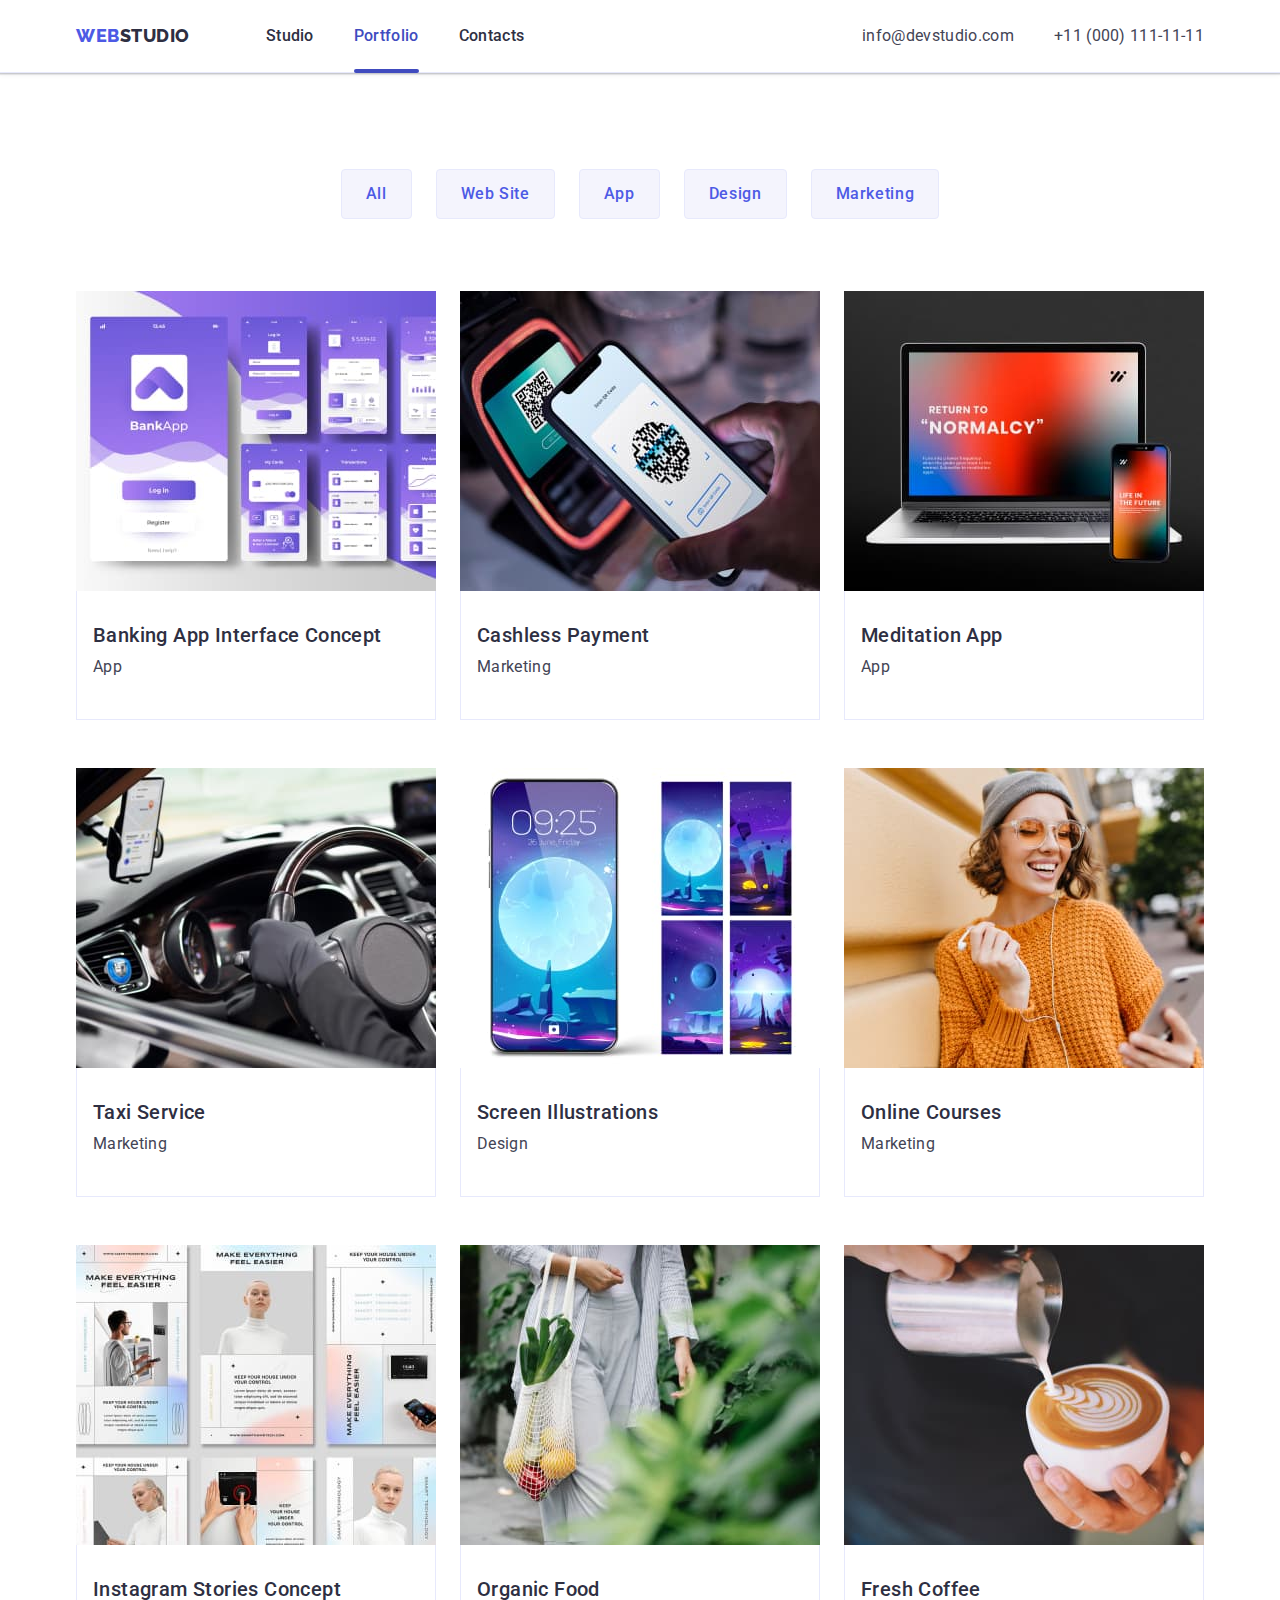
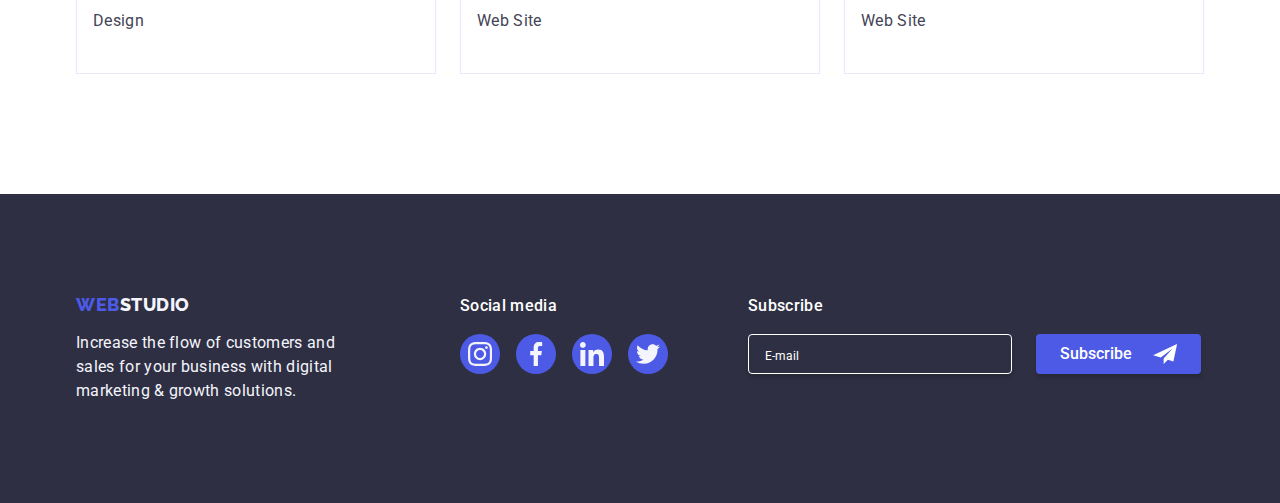
==== portfolio.html @ 841466fd "Initial commit" ====
<!DOCTYPE html>
<html lang="en">
  <head>
    <meta charset="UTF-8" />
    <meta http-equiv="X-UA-Compatible" content="IE=edge" />
    <meta name="viewport" content="width=device-width, initial-scale=1.0" />
    <title>Portfolio</title>
    <link rel="preconnect" href="https://fonts.googleapis.com" />
    <link rel="preconnect" href="https://fonts.gstatic.com" crossorigin />
    <link
      href="https://fonts.googleapis.com/css2?family=Montserrat:wght@400;700&family=Raleway:wght@800&family=Roboto:wght@400;500;700&display=swap"
      rel="stylesheet"
    />
    <link
      rel="stylesheet"
      href="https://cdn.jsdelivr.net/npm/modern-normalize@1.1.0/modern-normalize.min.css"
    />
    <link rel="stylesheet" href="./css/styles.css" />
  </head>
  <body>
    <!-- Header -->
    <header class="page-header">
      <div class="container page-header-container">
        <nav class="page-nav">
          <a class="logo-link link" href="./index.html"
            >Web<span class="logo-end">Studio</span></a
          >
          <ul class="menu-list list">
            <li class="menu-item">
              <a class="menu-link link" href="./index.html">Studio</a>
            </li>
            <li class="menu-item">
              <a class="menu-link link active" href="./portfolio.html"
                >Portfolio</a
              >
            </li>
            <li class="menu-item">
              <a class="menu-link link" href="">Contacts</a>
            </li>
          </ul>
        </nav>
        <address class="contacts-list">
          <ul class="adress-list list">
            <li>
              <a class="contact-link link" href="mailto:info@devstudio.com"
                >info@devstudio.com</a
              >
            </li>
            <li>
              <a class="contact-link link" href="tel:+110001111111"
                >+11 (000) 111-11-11</a
              >
            </li>
          </ul>
        </address>
      </div>
    </header>
    <main>
      <section class="section-portfolio">
        <div class="container">
          <h1 hidden>Our clients</h1>

          <!-- Filter -->
          <ul class="list filter-list-cont">
            <li><button class="filter-btn" type="button">All</button></li>
            <li><button class="filter-btn" type="button">Web Site</button></li>
            <li><button class="filter-btn" type="button">App</button></li>
            <li><button class="filter-btn" type="button">Design</button></li>
            <li><button class="filter-btn" type="button">Marketing</button></li>
          </ul>
          <ul class="list portfolio-cont">
            <li class="portfolio-item">
              <a class="portfolio-link link" href="">
                <div class="portfolio-thumb">
                  <img
                    class="portfolio-img"
                    src="./images/portfolio/img.jpg"
                    width="360"
                    height="300"
                    alt="Application pages"
                  />
                  <!-- <div class="overlay"> -->
                  <p class="overlay-text">
                    14 Stylish and User-Friendly App Design Concepts · Task
                    Manager App · Calorie Tracker App · Exotic Fruit Ecommerce
                    App · Cloud Storage App
                  </p>
                  <!-- </div> -->
                </div>
                <div class="portfolio-descr-cont">
                  <h2 class="title-description">
                    Banking App Interface Concept
                  </h2>
                  <p class="text-description">App</p>
                </div>
              </a>
            </li>
            <li class="portfolio-item">
              <a class="portfolio-link link" href="">
                <div class="portfolio-thumb">
                  <img
                    class="portfolio-img"
                    src="./images/portfolio/img-1.jpg"
                    width="360"
                    height="300"
                    alt="Application pages"
                  />
                  <!-- <div class="overlay"> -->
                  <p class="overlay-text">
                    14 Stylish and User-Friendly App Design Concepts · Task
                    Manager App · Calorie Tracker App · Exotic Fruit Ecommerce
                    App · Cloud Storage App
                  </p>
                  <!-- </div> -->
                </div>
                <div class="portfolio-descr-cont">
                  <h2 class="title-description">Cashless Payment</h2>
                  <p class="text-description">Marketing</p>
                </div>
              </a>
            </li>
            <li class="portfolio-item">
              <a class="portfolio-link link" href="">
                <div class="portfolio-thumb">
                  <img
                    class="portfolio-img"
                    src="./images/portfolio/img-2.jpg"
                    width="360"
                    height="300"
                    alt="Application pages"
                  />
                  <!-- <div class="overlay"> -->
                  <p class="overlay-text">
                    14 Stylish and User-Friendly App Design Concepts · Task
                    Manager App · Calorie Tracker App · Exotic Fruit Ecommerce
                    App · Cloud Storage App
                  </p>
                  <!-- </div> -->
                </div>
                <div class="portfolio-descr-cont">
                  <h2 class="title-description">Meditation App</h2>
                  <p class="text-description">App</p>
                </div>
              </a>
            </li>
            <li class="portfolio-item">
              <a class="portfolio-link link" href="">
                <div class="portfolio-thumb">
                  <img
                    class="portfolio-img"
                    src="./images/portfolio/img-3.jpg"
                    width="360"
                    height="300"
                    alt="Application pages"
                  />
                  <!-- <div class="overlay"> -->
                  <p class="overlay-text">
                    14 Stylish and User-Friendly App Design Concepts · Task
                    Manager App · Calorie Tracker App · Exotic Fruit Ecommerce
                    App · Cloud Storage App
                  </p>
                  <!-- </div> -->
                </div>
                <div class="portfolio-descr-cont">
                  <h2 class="title-description">Taxi Service</h2>
                  <p class="text-description">Marketing</p>
                </div>
              </a>
            </li>
            <li class="portfolio-item">
              <a class="portfolio-link link" href="">
                <div class="portfolio-thumb">
                  <img
                    class="portfolio-img"
                    src="./images/portfolio/img-4.jpg"
                    width="360"
                    height="300"
                    alt="Application pages"
                  />
                  <!-- <div class="overlay"> -->
                  <p class="overlay-text">
                    14 Stylish and User-Friendly App Design Concepts · Task
                    Manager App · Calorie Tracker App · Exotic Fruit Ecommerce
                    App · Cloud Storage App
                  </p>
                  <!-- </div> -->
                </div>
                <div class="portfolio-descr-cont">
                  <h2 class="title-description">Screen Illustrations</h2>
                  <p class="text-description">Design</p>
                </div>
              </a>
            </li>
            <li class="portfolio-item">
              <a class="portfolio-link link" href="">
                <div class="portfolio-thumb">
                  <img
                    class="portfolio-img"
                    src="./images/portfolio/img-5.jpg"
                    width="360"
                    height="300"
                    alt="Application pages"
                  />
                  <!-- <div class="overlay"> -->
                  <p class="overlay-text">
                    14 Stylish and User-Friendly App Design Concepts · Task
                    Manager App · Calorie Tracker App · Exotic Fruit Ecommerce
                    App · Cloud Storage App
                  </p>
                  <!-- </div> -->
                </div>
                <div class="portfolio-descr-cont">
                  <h2 class="title-description">Online Courses</h2>
                  <p class="text-description">Marketing</p>
                </div>
              </a>
            </li>
            <li class="portfolio-item">
              <a class="portfolio-link link" href="">
                <div class="portfolio-thumb">
                  <img
                    class="portfolio-img"
                    src="./images/portfolio/img-6.jpg"
                    width="360"
                    height="300"
                    alt="Application pages"
                  />
                  <!-- <div class="overlay"> -->
                  <p class="overlay-text">
                    14 Stylish and User-Friendly App Design Concepts · Task
                    Manager App · Calorie Tracker App · Exotic Fruit Ecommerce
                    App · Cloud Storage App
                  </p>
                  <!-- </div> -->
                </div>
                <div class="portfolio-descr-cont">
                  <h2 class="title-description">Instagram Stories Concept</h2>
                  <p class="text-description">Design</p>
                </div>
              </a>
            </li>
            <li class="portfolio-item">
              <a class="portfolio-link link" href=""
                ><div class="portfolio-thumb">
                  <img
                    class="portfolio-img"
                    src="./images/portfolio/img-7.jpg"
                    width="360"
                    height="300"
                    alt="Application pages"
                  />
                  <!-- <div class="overlay"> -->
                  <p class="overlay-text">
                    14 Stylish and User-Friendly App Design Concepts · Task
                    Manager App · Calorie Tracker App · Exotic Fruit Ecommerce
                    App · Cloud Storage App
                  </p>
                  <!-- </div> -->
                </div>
                <div class="portfolio-descr-cont">
                  <h2 class="title-description">Organic Food</h2>
                  <p class="text-description">Web Site</p>
                </div>
              </a>
            </li>
            <li class="portfolio-item">
              <a class="portfolio-link link" href="">
                <div class="portfolio-thumb">
                  <img
                    class="portfolio-img"
                    src="./images/portfolio/img-8.jpg"
                    width="360"
                    height="300"
                    alt="Application pages"
                  />
                  <!-- <div class="overlay"> -->
                  <p class="overlay-text">
                    14 Stylish and User-Friendly App Design Concepts · Task
                    Manager App · Calorie Tracker App · Exotic Fruit Ecommerce
                    App · Cloud Storage App
                  </p>
                  <!-- </div> -->
                </div>
                <div class="portfolio-descr-cont">
                  <h2 class="title-description">Fresh Coffee</h2>
                  <p class="text-description">Web Site</p>
                </div>
              </a>
            </li>
          </ul>
        </div>
      </section>
    </main>
    <footer class="footer-section">
      <div class="container footer-contant">
        <div class="logo_footer-cont">
          <a class="logo-link link logo-footer" href="./index.html"
            >Web<span class="logo-end-footer">Studio</span></a
          >
          <p class="footer-text">
            Increase the flow of customers and sales for your business with
            digital marketing & growth solutions.
          </p>
        </div>
        <div class="social-media">
          <p class="social-media-text">Social media</p>
          <ul class="social-media-icon-list list">
            <li class="social-media-footer-item">
              <a class="social-media-link" href="">
                <svg class="social-media-icon" width="24" height="24">
                  <use href="./images/icons.svg#icon-instagram2"></use>
                </svg>
              </a>
            </li>
            <li class="social-media-footer-item">
              <a class="social-media-link" href="">
                <svg class="social-media-icon" width="24" height="24">
                  <use href="./images/icons.svg#icon-facebook1"></use>
                </svg>
              </a>
            </li>
            <li class="social-media-footer-item">
              <a class="social-media-link" href="">
                <svg class="social-media-icon" width="24" height="24">
                  <use href="./images/icons.svg#icon-linkedin"></use>
                </svg>
              </a>
            </li>
            <li class="social-media-footer-item">
              <a class="social-media-link" href="">
                <svg class="social-media-icon" width="24" height="24">
                  <use href="./images/icons.svg#icon-twitter"></use>
                </svg>
              </a>
            </li>
          </ul>
        </div>
        <div>
          <p class="subscribe-msg">Subscribe</p>
          <form class="subscribe-form">
            <label for="e-mail-subcription"></label>
            <input
              class="subscription-field"
              type="email"
              id="e-mail-subcription"
              name="e-mail-subcription"
              placeholder="E-mail"
            />
            <div class="subscribe-btn-wrapper">
              <button class="subscribe-btn" type="submit">
                Subscribe
                <svg class="subscribe-btn-icon" width="24" height="20">
                  <use href="./images/icons.svg#icon-send-1"></use>
                </svg>
              </button>
            </div>
          </form>
        </div>
      </div>
    </footer>
  </body>
</html>
---- css/styles.css ----
:root {
  --primary-font: Roboto, sans-serif;
  --secondary-font: Raleway, sans-serif;
  --primary-title-color: #2e2f42;
  --primary-text-color: #434455;
  --secondary-text-color: #f4f4fd;
  --background-color: #ffffff;
  --dark-background-color: #2e2f42;
  --main-color-button: #4d5ae5;
  --background-color-button: #f4f4fd;
  --color-logo-add: #2e2f42;
  --color-logo-add-light: #f4f4fd;
  --color-text-light:#ffffff;
  --icon-main-color: #8e8f99;
  --transition-main: 250ms cubic-bezier(0.4, 0, 0.2, 1);
}
h1,
h2,
h3,
h4,
p {
  margin-top: 0;
  margin-bottom: 0;
}
ul,
ol {
  margin-top: 0;
  margin-bottom: 0;
  padding-left: 0;
}
img {
  display: block;
}
button {
  cursor: pointer;
}
.list {
  list-style: none;
}
.link {
  text-decoration: none;
}
body {
  font-family: var(--primary-font);
  color: var(--primary-text-color);
  background-color: var(--background-color);
}

.container {
  width: 1158px;
  margin-left: auto;
  margin-right: auto;
  padding-left: 15px;
  padding-right: 15px;
  /* border: solid 3px crimson; */
}

.page-header-container {
  display: flex;
  align-items: center;
  justify-content: space-between;
}
.page-header {
  /* padding-top: 24px;
  padding-bottom: 24px; */
  border-bottom: 1px solid #e7e9fc;
 box-shadow: 0px 2px 1px rgba(46, 47, 66, 0.08), 0px 1px 1px rgba(46, 47, 66, 0.16), 0px 1px 6px rgba(46, 47, 66, 0.08); 

}
.page-nav {
  display: flex;
  align-items: center;
}

.menu-link::after{
  position: absolute;
  bottom: -1px;
  left: 0;
  content: "";
  width: 100%;
   height: 4px;
     border-radius: 2px;
  display: block;
  /* background-color: #404BBF; */
 
}
.menu-link.active::after{
 background-color: #404BBF;
}

.menu-link.active{
 color: #404BBF;
}

.menu-item{
  position: relative;
}



.menu-list {
  display: flex;
  align-items: center;
}

.adress-list {
  display: flex;
  align-items: center;
  gap: 40px;
}
.menu-item:not(:last-child) {
  margin-right: 40px;
}

.working-list {
  display: flex;
  flex-wrap: nowrap;
  justify-content: center;
  gap: 24px;
}

.working-item: :nth-last-child(3n) {
  margin-right: 0;
}

.working-item {
  flex-basis: calc((100% - 48px) / 3);
}

/* Components */
.title-description {
  font-weight: 500;
  font-size: 20px;
  line-height: 1.2;
  letter-spacing: 0.02em;
  color: var(--primary-title-color);
  margin-bottom: 8px;
}

.text-description {
  font-size: 16px;
  line-height: 1.5;
  letter-spacing: 0.02em;
  color: var(--primary-text-color);
  margin-bottom: 8px;
}
.section-title {
  font-weight: 700;
  font-size: 36px;
  line-height: 1.1;

  text-align: center;
  letter-spacing: 0.02em;
  text-transform: capitalize;
  color: var(--primary-title-color);
  margin-bottom: 72px;
}
.section-working-title {
  margin-bottom: 72px;
}
.section {
  padding-top: 120px;
  padding-bottom: 120px;
}
.section-working {
  /* padding-top: 120px; */
  padding-bottom: 120px;
}

.our-team-cont {
  display: flex;
  justify-content: center;
  gap: 24px;
}

.employee-card-descr {
  text-align: center;
  padding: 32px 0 32px;
  /* border-radius: 0px 0px 4px 4px; */
  padding-left: 16px;
  padding-right: 16px;
}
/*---- /Components *----/

/* Header */
. hero {
  /* background-color: var(--dark-background-color); */
}
.logo-link {
  font-family: var(--secondary-font);
  font-style: normal;
  font-weight: 800;
  font-size: 18px;
  line-height: 1.17;
  display: flex;
  align-items: center;
  letter-spacing: 0.03em;
  text-transform: uppercase;
  color: #4d5ae5;
  margin-right: 76px;
}
.logo-end {
  color: var(--color-logo-add);
}
.footer-section {
  background-color: var(--dark-background-color);
  padding-top: 100px;
  padding-bottom: 100px;
  /* padding-left: 156px;
  padding-right: 1020px; */
}

.logo-footer {
  margin-bottom: 16px;
  display: inline-block;
}
.footer-text {
  max-width: 264px;
}

.logo-end-footer {
  color: var(--color-logo-add-light);
}
.social-media-footer-item{
  width: 40px;
  height: 40px;
}
.menu-link {
  position: relative;
  display: block;
  padding-top: 24px;
  padding-bottom: 24px;
  font-weight: 500;
  font-size: 16px;
  line-height: 1.5;
  letter-spacing: 0.02em;
  color: rgba(46, 47, 66, 1);
   transition: color var(--transition-main);
}
.menu-link.link:active,
.menu-link:hover,
.menu-link:focus {
  color: #404bbf;

}
.menu-link.link:hover::after {
  content: "";
  bottom: -1px;
  width: 100%;
  height: 4px;
  border-radius: 2px;
  background-color: #404bbf;
  margin-top: 20px;
  display: block;
  margin: 0 auto;
}
.contact-link {
  font-style: normal;
  font-size: 16px;
  line-height: 1.5;
  letter-spacing: 0.02em;
  color: var(--secondary-font-color);
  transition: color var(--transition-main);
}
.contact-link:active,
.contact-link:hover,
.contact-link:focus {
  color: #404bbf;
}
.contacts-list {
  font-style: normal;
}
.subscribe-form{
  display: flex;
  width: 453px;
  align-items: center;
}
.subscribe-msg{
color: var(--color-text-light);
  margin-bottom: 16px;
  font-size: 16px;
  font-weight: 500;
  line-height: 1.5;
  letter-spacing: 0.02em;}

  .subscription-field{
    background: transparent;
    outline: none;
    width: 264px;
    height: 40px;
    padding: 8px 16px 8px 16px;
    border: 1px solid rgba(255, 255, 255, 1);
    border-radius: 4px;
    box-shadow: 0px 4px 4px 0px rgba(0, 0, 0, 0.15);
    margin-right: 24px;
    color:var(--color-text-light);
  }
    .subscription-field::placeholder{
      color: rgba(255, 255, 255, 1);
      font-size: 12px;
      line-height: 1.5;
      font-family: Roboto, sans-serif;
    }

  .subscribe-btn-wrapper{
    position: relative;
  }

.subscribe-btn{
  border: none;
  display: block;
  width: 165px;
  height: 40px;
  border-radius: 4px;
  font-family: Roboto, sans-serif;
  font-weight: 500;
  font-size: 16px;
  line-height: 1.5;
  padding-left: 24px;
  background: rgba(77, 90, 229, 1);
  text-align: left;
color: rgba(255, 255, 255, 1);
box-shadow: 0px 4px 4px 0px rgba(0, 0, 0, 0.15);
  transition: background-color 250ms cubic-bezier(0.4, 0, 0.2, 1), box-shadow var(--transition-main);


}

.subscribe-btn-icon{
  display: block;
position: absolute; 
top: 50%;
transform: translateY(-50%);
right: 24px;
fill:rgba(255, 255, 255, 1);
z-index: 4;
margin: 0;
}

.subscribe-btn:hover,
.subscribe-btn:focus {
  background-color: #404bbf;
  box-shadow: 0px 4px 4px rgba(0, 0, 0, 0.15);
  border-radius: 4px;
}

.hero-cont {
  text-align: center;
}
.hero {
  background-color: #2e2f42;
  max-width: 1440px;
  padding-top: 188px;
  padding-bottom: 188px;
  background-image: linear-gradient(
      rgba(46, 47, 66, 0.7),
      rgba(46, 47, 66, 0.7)
    ),
    url("../images/swg/people-office.jpg");
  background-repeat: no-repeat;
  background-position: center;
  background-size: cover;
  margin: 0 auto;
  
}
.hero-title {
  max-width: 496px;
  font-weight: 700;
  font-size: 56px;
  line-height: 1.07;
  text-align: center;
  letter-spacing: 0.02em;
  color: #ffffff;
  margin-left: auto;
  margin-right: auto;
}
.hero-title-box {
  margin-bottom: 48px;
}

.order-btn {
    border: none;
  display: block;
  min-width: 169px;
  height: 56px;
  font-family: Roboto, sans-serif;
  font-weight: 500;
  font-size: 16px;
  line-height: 1.5;
  text-align: center;
  letter-spacing: 0.04em;
  color: #ffffff;
  background-color: #4d5ae5;
  border-radius: 4px;
  padding-top: 16px;
  padding-bottom: 16px;
  padding-left: 32px;
  padding-right: 32px;
  margin-left: auto;
  margin-right: auto;
  transition: background-color 250ms cubic-bezier(0.4, 0, 0.2, 1), box-shadow var(--transition-main), border-radius var(--transition-main);

}
.order-btn:hover,
.order-btn:focus {
  background-color: #404bbf;
  box-shadow: 0px 4px 4px rgba(0, 0, 0, 0.15);
  border-radius: 4px;
}

.values-cont {
  display: flex;
  align-content: center;
  gap: 24px;
}

.value-section {
  padding: 120px 0;
}

.visually-hidden{
  position: absolute;
  width: 1px;
  height: 1px;
  margin: -1px;
  border: 0;
  padding: 0;
  white-space: nowrap;
  clip-path: inset(100%);
  clip: rect(0 0 0 0);
  overflow: hidden;
}

.value-item {
  flex-basis: calc((100% - 72px) / 4);
}

.value-icon {
  display: block;
  background-color: var(--background-color-button); */
}

.value-icon-cont{
  display: flex;
  justify-content: center;
  align-items: center;
  width: 264px;
  height: 112px;
  background-color: #F4F4FD;
  border-radius: 4px;
  margin-bottom: 8px;
}
/* .value-icon::after {
  content: " ";
  background-color: #f4f4fd;
  width: 264px;
  height: 112px;
  display: block;
  background-position: center;
  background-repeat: no-repeat;
  margin-bottom: 8px;
  background-size: 64px 64px;
} */
.strategy::before {
  background-image: url("../images/hw5/antenna\ 1.svg");
}
.punctuality::before {
  background-image: url("../images/hw5/clock\ 1.svg");
}

.diligence::before {
  background-image: url("../images/hw5/diagram\ 1.svg");
}

.technologies::before {
  background-image: url("../images/hw5/astronaut\ 1.svg");
}

.filter-btn {
  font-family: Roboto, sans-serif;
  font-weight: 500;
  font-size: 16px;
  line-height: 1.5;
  display: flex;
  align-items: center;
  text-align: center;
  letter-spacing: 0.04em;
  color: var(--main-color-button);
  background-color: var(--background-color-button);
  border: 1px solid #e7e9fc;
  border-radius: 4px;
  padding: 12px 24px;
 transition: color 250ms cubic-bezier(0.4, 0, 0.2, 1), background-color 250ms cubic-bezier(0.4, 0, 0.2, 1), border-color 250ms cubic-bezier(0.4, 0, 0.2, 1), box-shadow 250ms cubic-bezier(0.4, 0, 0.2, 1);

}
.filter-btn:active {
  font-family: Roboto, sans-serif;
  font-style: normal;
  font-weight: 500;
  font-size: 16px;
  line-height: 1.5;
  display: flex;
  align-items: center;
  text-align: center;
  letter-spacing: 0.04em;
  color: #ffffff;
  background: #404bbf;
  box-shadow: 0px 3px 1px rgba(0, 0, 0, 0.1), 0px 2px 1px rgba(0, 0, 0, 0.08),
    0px 2px 2px rgba(0, 0, 0, 0.12);
  border-radius: 4px;
    transition: color var(--transition-main), background-color var(--transition-main), box-shadow var(--transition-main), border-radius var(--transition-main), border var(--transition-main);
}
.filter-btn:hover,
.filter-btn:focus {
  color: #ffffff;
  background-color: #404bbf;
  box-shadow: 0px 3px 1px rgba(0, 0, 0, 0.1), 0px 2px 1px rgba(0, 0, 0, 0.08),
    0px 2px 2px rgba(0, 0, 0, 0.12);
  border-radius: 4px;
  border: 1px solid transparent;
}

.footer-text {
  font-size: 16px;
  line-height: 1.5;
  letter-spacing: 0.02em;
  color: #f4f4fd;
}

.our-team {
  background-color: #f4f4fd;
}
.our-team-list {
  background-color: #ffffff;
  flex-basis: calc((100% - 72px) / 4);
  border-radius: 0px 0px 4px 4px;
box-shadow: 0px 1px 6px rgba(46, 47, 66, 0.08), 0px 1px 1px rgba(46, 47, 66, 0.16), 0px 2px 1px rgba(46, 47, 66, 0.08);

  /* padding-bottom: 32px; */
}

.our-team-section {
  background-color: var(--background-color-button);
  padding-top: 120px;
  padding-bottom: 120px;
}
.customers-section{
  padding-top: 120px;
  padding-bottom: 120px;
}
.customers-list{
  display: flex;
  justify-content: space-between;
  gap: 24px;
}

.customers-item{
  calc((100% - 120px) / 6);
  height: 88px;
}

.customers-icon{
  fill:currentColor;
    transition: fill var(--transition-main);
}
.customers-icon:hover,
.customers-icon:focus{
  fill: #404BBF;
}
.customers-link{
  border: 1px solid #8E8F99;
 color: var(--icon-main-color);
  display: flex;
  justify-content: center;
  align-items: center;
  width: 168px;
  height: 88px;
  border-radius: 4px;
  transition: border-color 250ms cubic-bezier(0.4, 0, 0.2, 1), color 250ms cubic-bezier(0.4, 0, 0.2, 1);

  
 }
.customers-link:hover,
.customers-link:focus{
    border: 1px solid #404BBF;
    color: #404bbf;

}

.filter-list-cont {
  display: flex;
  justify-content: center;
  gap: 24px;
  margin-bottom: 72px;
}
.section-portfolio {
  padding-top: 96px;
  padding-bottom: 120px;
}
.portfolio-cont {
  display: flex;
  justify-content: center;
  flex-wrap: wrap;
  column-gap: 24px;
  row-gap: 48px;
}

.portfolio-item {
  width: calc((100% - 48px) / 3);
      transition: box-shadow var(--transition-main);

}
.portfolio-item: :nth-last-child(3n) {
  margin-right: 0;
}

.portfolio-item: :nth-last-child(-n+3) {
  margin-bottom: 0;
}
.portfolio-item:hover{
  box-shadow: 0px 2px 1px 0px #2E2F4214;

box-shadow: 0px 1px 1px 0px #2E2F4229;

box-shadow: 0px 1px 6px 0px #2E2F4214;

}
.portfolio-thumb{
  position: relative;
    overflow: hidden;

}
.portfolio-link:hover .overlay-text,
.portfolio-link:focus .overlay-text {
  transform: translateY(0);
}
.overlay-text{
  position: absolute;
  transform: translateY(100%);
  top: 0;
  left: 0;
  width: 100%;
    height: 100%;
    font-size: 16px;
    line-height: 1.5;
    letter-spacing: 0.02em;
 padding: 40px 32px;
  background-color: var(--main-color-button);
  transition: transform var(--transition-main);
  color: rgba(244, 244, 253, 1);
}


.portfolio-link{
  display: block;
      transition: box-shadow var(--transition-main);

}
.portfolio-link:hover,
.portfolio-link:focus{
  box-shadow: 0px 1px 6px rgba(46, 47, 66, 0.08), 0px 1px 1px rgba(46, 47, 66, 0.16), 0px 2px 1px rgba(46, 47, 66, 0.08);
}

.portfolio-descr-cont {
  padding: 32px 16px;
  border: 1px solid #e7e9fc;
  border-top: none;
}
.footer-contant {
  display: flex;
  align-items: baseline;
}

.logo_footer-cont {
  margin-right: 120px;
}

.social-media {
  margin-right: 80px;
}
.social-media-text {
  color: var(--color-text-light);
  margin-bottom: 16px;
  font-size: 16px;
  font-weight: 500;
  line-height: 1.5;
  letter-spacing: 0.02em;
}

.social-media-icon {
  fill: #f4f4fd;
}
/* .social-media-icon:hover,
.social-media-icon:focus {
  color: #ffffff;
} */

.social-media-icon-list {
  display: flex;
  gap: 16px;
}
.social-media-link {
  border: none;
  width: 100%;
  height: 100%;
  display: flex;
  justify-content: center;
  align-items: center;
  background-color: var(--main-color-button);
  border-radius: 50%;
      transition: background-color var(--transition-main);

}
.social-media-link:hover,
.social-media-link:focus{
  background-color: #31D0AA;
}

.social-employee-list {
  display: flex;
  gap: 24px;
  justify-content: center;
  margin: 0 auto;
 }

.social-employee-list-item{
   width: 40px;
  height: 40px;
}

.employee-social-media {
  border: none;
  display: flex;
  justify-content: center;
  align-items: center;
  width: 100%;
  height: 100%;
  background-color: var(--main-color-button);
  border-radius: 50%;
      transition: background-color var(--transition-main);

}
.employee-social-media:hover,
.employee-social-media:focus{
  background-color: #404bbf;
}

.employee-social-icon {
  display: flex;
  justify-content: center;
  align-items: center;
  fill: #f4f4fd;
}

/* Modal-window */
.backdrop{
  /* display: none; */
  position: fixed;
  top: 0;
  left: 0;
  width: 100%;
  height: 100%;
  background-color: rgba(46, 47, 66, 0.4);
  z-index: 100;
  transition: opacity 250ms cubic-bezier(0.4, 0, 0.2, 1), visibility 250ms cubic-bezier(0.4, 0, 0.2, 1);
}
.is-hidden{
  opacity: 0;
  pointer-events: none;
  visibility: hidden;
}
.backdrop.is-hidden.modal {
  opacity: 0;
    transform: translate(50%, -100%);
}
.modal{
  position: absolute;
  top: calc(50%);
  left: calc(50%);
  transform: translate(-50%, -50%);
  width: 408px;
  min-height: 584px;
  background-color: #fcfcfc;
  border-radius: 4px;
  box-shadow: 0px 1px 1px rgba(0, 0, 0, 0.14), 0px 1px 3px rgba(0, 0, 0, 0.12), 0px 2px 1px rgba(0, 0, 0, 0.2);;
  transition: opacity 250ms cubic-bezier(0.4, 0, 0.2, 1), transform 250ms cubic-bezier(0.4, 0, 0.2, 1);
  padding: 72px 24px 24px 24px;


}
.modal-form{
  display: flex;
  flex-direction: column;
}
.modal-title-message{
  font-family: var(--primary-font);
  font-weight: 500;
  text-align: center;
  font-size: 16px;
  line-height: 1.5;
  color: rgba(46, 47, 66, 1);
  /* margin-bottom: 16px; */
}
.modal-form-input{
   width: 100%;
  height: 40px;
  border: 1px solid rgba(46, 47, 66, 0.4);
  border-radius: 4px;
   padding-left: 38px;
  outline: none;
  transition: border var(--transition-main);
}

.form-field-wrapper{
  display: block;
  position: relative;
}
.form-field-icon{
   display: block;
  padding: 0;
  margin: 0;
  box-sizing: content-box;
  position: absolute;
  top: 50%;
  transform: translateY(-50%);
  left: 19px;
  cursor: pointer;
  fill: rgba(46, 47, 66, 1);
  transition: fill var(--transition-main);
}


.form-field-icon:hover,
.form-field-icon:focus{
  fill:#404BBF;
}

/* .modal-form-input:focus
.modal-form-:hover{
  outline: none;
  border: 5px solid rgba(77, 90, 229, 1);  
} */
.modal-form-input:focus,
.modal-form-input:hover{
  outline: none;
  border: 1px solid rgba(77, 90, 229, 1); 
 }

.modal-form-field-descr{
     font-size: 12px;
  line-height: 1.17;
  font-weight: 400;
  font-family: var(--primary-font);
  color: rgba(142, 143, 153, 1);
  margin-bottom: 4px;
  /* margin-top: 16px; */
}
.modal-form-field{
  margin-top: 16px;
}

.modal-form-fake-checkbox{
  display: flex;
  justify-content: center;
  align-items: center;
    width: 16px;
  height: 16px;
 background-color: white;
  border: 1px solid rgba(46, 47, 66, 0.4);
  border-radius: 2px;
   transition: background-color var(--transition-main);
   margin-right: 8px;
   transition: fill var(--transition-main);
}
  
.modal-form-check-descr{
  display: flex;
    align-items: center;
  font-size: 12px;
  line-height: 1.3;
  margin-bottom: 24px;

}
.fake-checkbox-icon{
     fill: transparent;  

}
.modal-form-check:checked + .modal-form-check-descr .modal-form-fake-checkbox{
  background-color: #404BBF;  
}

.modal-form-check:checked + .modal-form-check-descr .fake-checkbox-icon{
  fill: rgba(244, 244, 253, 1)
}
.policy-link{
  color: #404bbf;
}
.policy-text{
  color: rgba(142, 143, 153, 1);
  font-family: Roboto, sans-serif;
  font-size: 12px;
  line-height: 1.3;
}
.send-modal-btn{
 border: none;
  display: block;
  min-width: 169px;
  height: 56px;
  font-family: Roboto, sans-serif;
  font-weight: 500;
  font-size: 16px;
  line-height: 1.5;
  text-align: center;
  letter-spacing: 0.04em;
  color: #ffffff;
  background-color: #4d5ae5;
  border-radius: 4px;
  padding-top: 16px;
  padding-bottom: 16px;
  padding-left: 32px;
  padding-right: 32px;
  margin-left: auto;
  margin-right: auto;
  transition: background-color 250ms cubic-bezier(0.4, 0, 0.2, 1), box-shadow var(--transition-main), border-radius var(--transition-main);

}

.send-modal-btn:hover,
.send-modal-btn:focus {
  background-color: #404bbf;
  box-shadow: 0px 4px 4px rgba(0, 0, 0, 0.15);
  border-radius: 4px;
}


.modal-comment{
  width: 100%;
  height: 120px;
  border: 1px solid rgba(46, 47, 66, 0.4);
  border-radius: 4px;
  resize: none;
  margin-bottom: 16px;
  padding: 8px 16px 8px 16px;
}
.modal-comment::placeholder{
  color: rgba(46, 47, 66, 0.4);
font-family: Roboto, sans-serif;
font-size: 12px;
line-height: 1.2;

}
.modal-close-btn{
  position: absolute;
  top: 24px;
  right: 24px;
  display: flex;
  justify-content: center;
  align-items: center;
  padding: 0;
  width: 24px;
  height: 24px;
  border-radius: 50%;
  background-color: 
rgba(231, 233, 252, 1);
border: 1px solid rgba(0, 0, 0, 0.1);
transition: 250ms;
  transition: background-color 250ms cubic-bezier(0.4, 0, 0.2, 1), border 250ms cubic-bezier(0.4, 0, 0.2, 1); 
}
.modal-close-btn:focus,
.modal-close-btn:hover{
  background-color: #404bbf;
  border: none; 
}
.modal-close-icon{
  fill: #2E2F42;
  transition: fill 250ms cubic-bezier(0.4, 0, 0.2, 1);
}

.modal-close-icon:focus,
.modal-close-icon:hover{
  fill: #ffffff;
}

.modal-close-btn:focus .modal-close-icon,
.modal-close-btn:hover .modal-close-icon{
 fill: #ffffff;
}
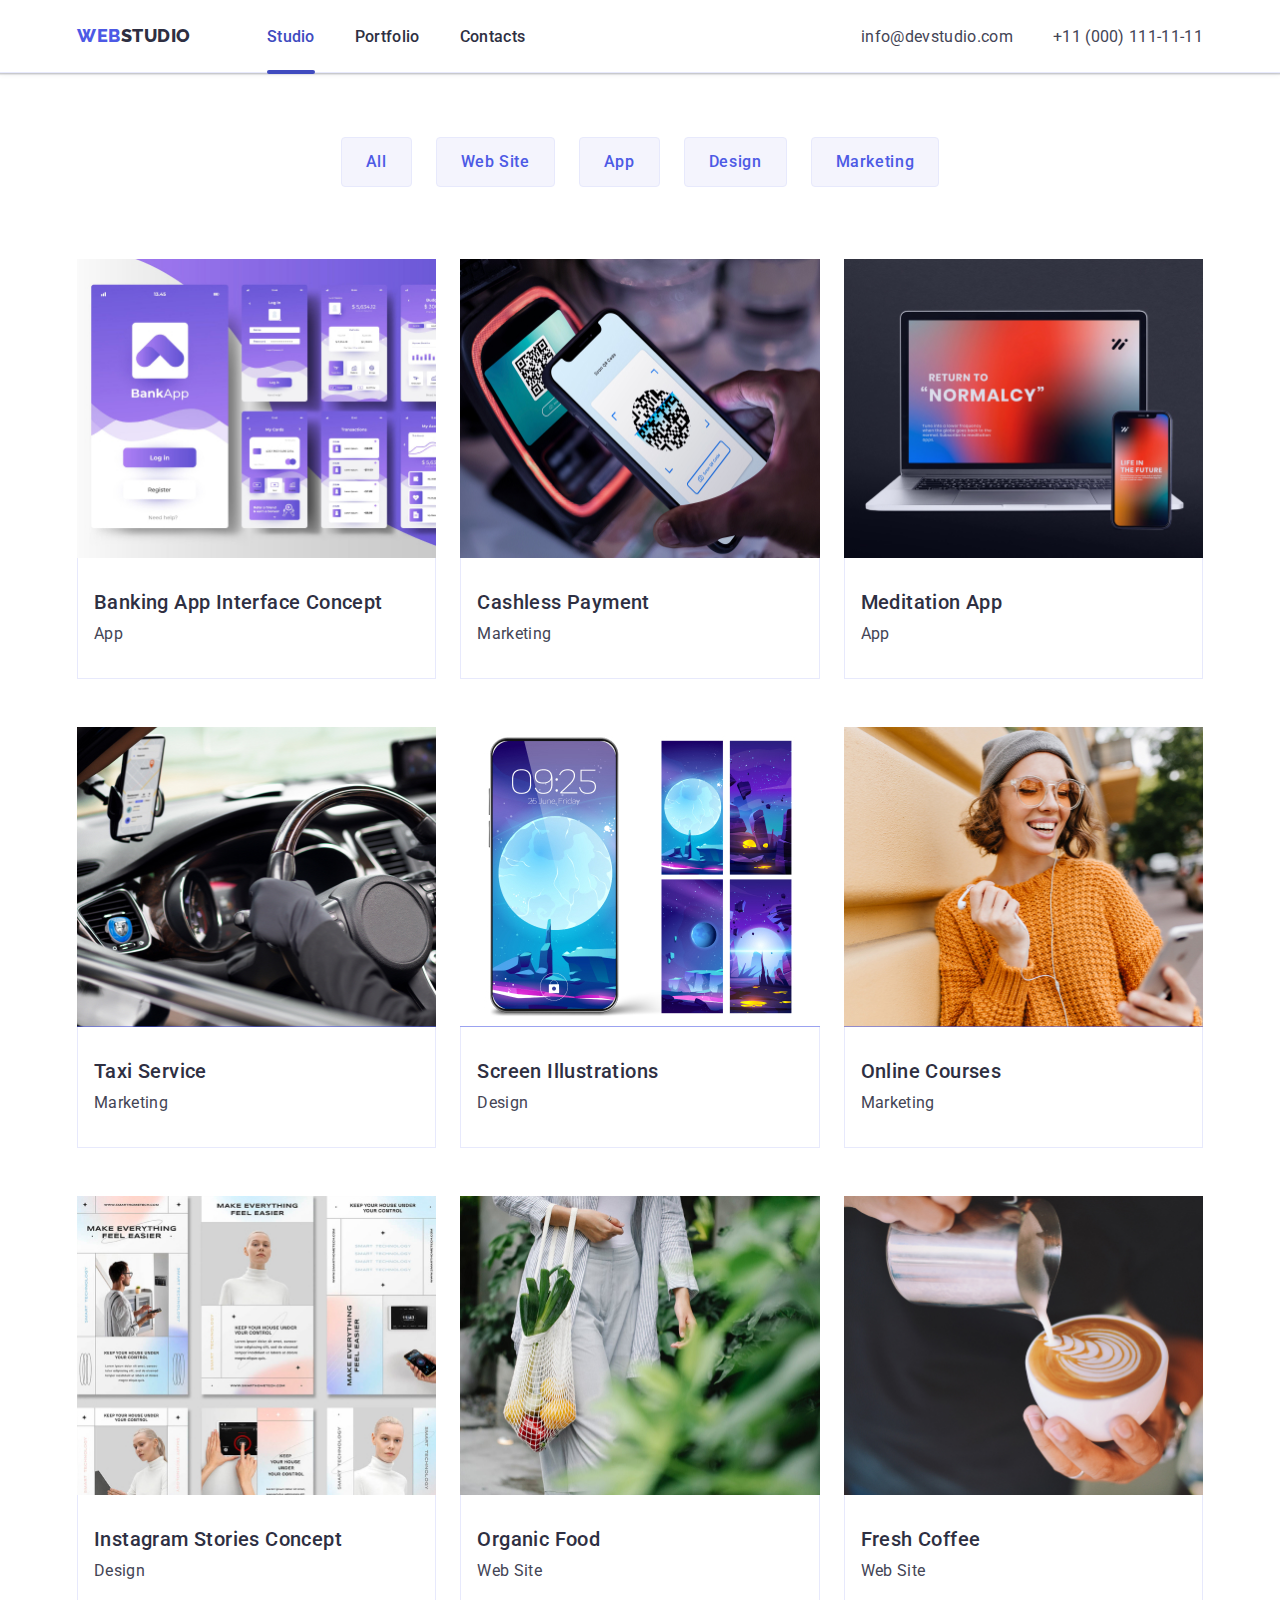
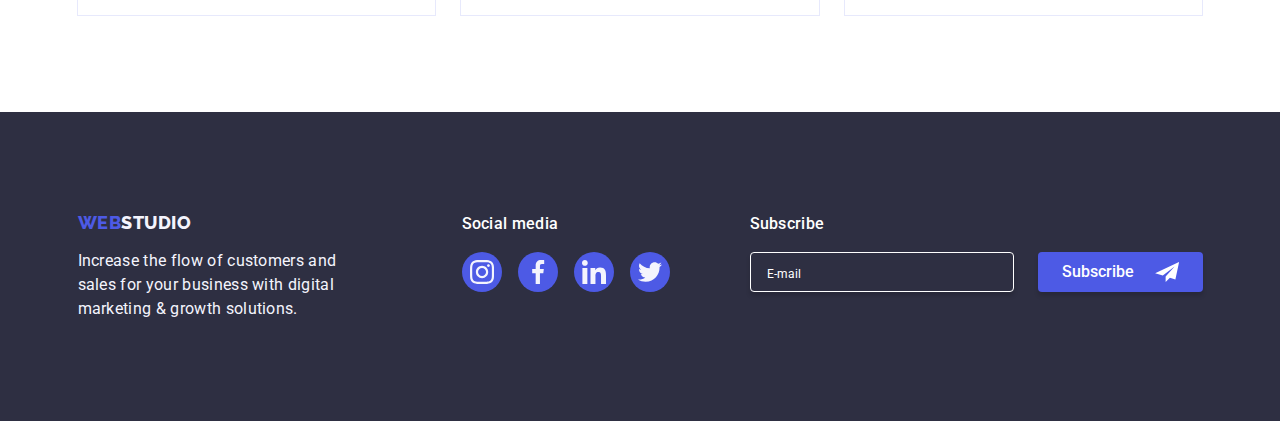
==== commit dbfb471e: "Commit Portfolio" ====
--- a/portfolio.html
+++ b/portfolio.html
@@ -27,32 +27,105 @@
           >
           <ul class="menu-list list">
             <li class="menu-item">
-              <a class="menu-link link" href="./index.html">Studio</a>
+              <a class="menu-link link active" href="./index.html">Studio</a>
             </li>
             <li class="menu-item">
-              <a class="menu-link link active" href="./portfolio.html"
-                >Portfolio</a
-              >
+              <a class="menu-link link" href="./portfolio.html">Portfolio</a>
             </li>
             <li class="menu-item">
               <a class="menu-link link" href="">Contacts</a>
             </li>
           </ul>
         </nav>
+        <button type="button" class="mobile-menu-open" data-modal-open>
+          <svg class="mobile-menu-open-icon" width="40" height="40">
+            <use href="./images/icons.svg#burger-icon"></use>
+          </svg>
+        </button>
         <address class="contacts-list">
           <ul class="adress-list list">
-            <li>
+            <li class="adress-item">
               <a class="contact-link link" href="mailto:info@devstudio.com"
                 >info@devstudio.com</a
               >
             </li>
-            <li>
+            <li class="adress-item">
               <a class="contact-link link" href="tel:+110001111111"
                 >+11 (000) 111-11-11</a
               >
             </li>
           </ul>
         </address>
+      </div>
+      <div class="mobile-menu" data-modal>
+        <div class="mobile-menu-container">
+          <button class="mobile-menu-close" data-modal-close>
+            <svg class="mobile-menu-close-icon" width="8" height="8">
+              <use href="./images/icons.svg#icon-close-black-icon"></use>
+            </svg>
+          </button>
+          <ul class="menu-list-mobile list">
+            <li class="menu-item-mobile">
+              <a class="menu-link-mobile link active" href="./index.html"
+                >Studio</a
+              >
+            </li>
+            <li class="menu-item-mobile">
+              <a class="menu-link-mobile link" href="./portfolio.html"
+                >Portfolio</a
+              >
+            </li>
+            <li class="menu-item-mobile">
+              <a class="menu-link-mobile link" href="">Contacts</a>
+            </li>
+          </ul>
+          <address class="contacts-list-mobile">
+            <ul class="adress-list-mobile list">
+              <li class="adress-list-mobile-item">
+                <a class="contact-link-tel-mobile link" href="tel:+110001111111"
+                  >+11 (000) 111-11-11</a
+                >
+              </li>
+              <li class="adress-list-mobile-item">
+                <a
+                  class="contact-link-mail-mobile link"
+                  href="mailto:info@devstudio.com"
+                  >info@devstudio.com</a
+                >
+              </li>
+            </ul>
+          </address>
+          <ul class="social-media-icon-mobile-list list">
+            <li class="social-media-mobile-item">
+              <a class="social-media-mobile-link" href="">
+                <svg class="social-media-icon mobile" width="24" height="24">
+                  <use href="./images/icons.svg#icon-instagram2"></use>
+                </svg>
+              </a>
+            </li>
+            <li class="social-media-mobile-item">
+              <a class="social-media-mobile-link" href="">
+                <svg class="social-media-icon mobile" width="24" height="24">
+                  <use href="./images/icons.svg#icon-facebook1"></use>
+                </svg>
+              </a>
+            </li>
+            <li class="social-media-mobile-item">
+              <a class="social-media-mobile-link" href="">
+                <svg class="social-media-icon mobile" width="24" height="24">
+                  <use href="./images/icons.svg#icon-linkedin"></use>
+                </svg>
+              </a>
+            </li>
+            <li class="social-media-mobile-item">
+              <a class="social-media-mobile-link" href="">
+                <svg class="social-media-icon mobile" width="24" height="24">
+                  <use href="./images/icons.svg#icon-twitter"></use>
+                </svg>
+              </a>
+            </li>
+          </ul>
+        </div>
       </div>
     </header>
     <main>
@@ -74,33 +147,58 @@
                 <div class="portfolio-thumb">
                   <img
                     class="portfolio-img"
+                    srcset="
+                      ./images/portfolio/Applicationes/applicationes-tablet-356.jpg     356w,
+                      ./images/portfolio/Applicationes/applicationes-desctop-360.jpg    360w,
+                      ./images/portfolio/Applicationes/applicationes-mobile-396.jpg     396w,
+                      ./images/portfolio/Applicationes/applicationes-tablet@2x-712.jpg  712w,
+                      ./images/portfolio/Applicationes/applicationes-desctop@2x-720.jpg 720w,
+                      ./images/portfolio/Applicationes/applicationes-mobile@2x-792.jpg  792w
+                    "
+                    sizes="(min-width:1200px) 360px, (min-width:768px) 356px, (min-width:420px) 396px, 100vw"
+                    src="./images/portfolio/Applicationes/applicationes-desctop-360.jpg"
+                    width="360"
+                    height="300"
+                    alt="Application pages"
+                  />
+                  <!-- <img
+                    class="portfolio-img"
                     src="./images/portfolio/img.jpg"
                     width="360"
                     height="300"
                     alt="Application pages"
-                  />
-                  <!-- <div class="overlay"> -->
-                  <p class="overlay-text">
-                    14 Stylish and User-Friendly App Design Concepts · Task
-                    Manager App · Calorie Tracker App · Exotic Fruit Ecommerce
-                    App · Cloud Storage App
-                  </p>
-                  <!-- </div> -->
-                </div>
-                <div class="portfolio-descr-cont">
-                  <h2 class="title-description">
+                  /> -->
+                  <!-- <div class="overlay"> -->
+                  <p class="overlay-text">
+                    14 Stylish and User-Friendly App Design Concepts · Task
+                    Manager App · Calorie Tracker App · Exotic Fruit Ecommerce
+                    App · Cloud Storage App
+                  </p>
+                  <!-- </div> -->
+                </div>
+                <div class="portfolio-descr-cont">
+                  <h2 class="title-description portfolio">
                     Banking App Interface Concept
                   </h2>
-                  <p class="text-description">App</p>
-                </div>
-              </a>
-            </li>
-            <li class="portfolio-item">
-              <a class="portfolio-link link" href="">
-                <div class="portfolio-thumb">
-                  <img
-                    class="portfolio-img"
-                    src="./images/portfolio/img-1.jpg"
+                  <p class="text-description portfolio">App</p>
+                </div>
+              </a>
+            </li>
+            <li class="portfolio-item">
+              <a class="portfolio-link link" href="">
+                <div class="portfolio-thumb">
+                  <img
+                    class="portfolio-img"
+                    srcset="
+                      ./images/portfolio/cashless-payment/img-356.jpg 356w,
+                      ./images/portfolio/cashless-payment/img-360.jpg 360w,
+                      ./images/portfolio/cashless-payment/img-396.jpg 396w,
+                      ./images/portfolio/cashless-payment/img-712.jpg 712w,
+                      ./images/portfolio/cashless-payment/img-720.jpg 720w,
+                      ./images/portfolio/cashless-payment/img-792.jpg 792w
+                    "
+                    sizes="(min-width:1200px) 360px, (min-width:768px) 356px, (min-width:420px) 396px, 100vw"
+                    src="./images/portfolio/cashless-payment/img-360.jpg"
                     width="360"
                     height="300"
                     alt="Application pages"
@@ -114,128 +212,177 @@
                   <!-- </div> -->
                 </div>
                 <div class="portfolio-descr-cont">
-                  <h2 class="title-description">Cashless Payment</h2>
-                  <p class="text-description">Marketing</p>
-                </div>
-              </a>
-            </li>
-            <li class="portfolio-item">
-              <a class="portfolio-link link" href="">
-                <div class="portfolio-thumb">
-                  <img
-                    class="portfolio-img"
-                    src="./images/portfolio/img-2.jpg"
-                    width="360"
-                    height="300"
-                    alt="Application pages"
-                  />
-                  <!-- <div class="overlay"> -->
-                  <p class="overlay-text">
-                    14 Stylish and User-Friendly App Design Concepts · Task
-                    Manager App · Calorie Tracker App · Exotic Fruit Ecommerce
-                    App · Cloud Storage App
-                  </p>
-                  <!-- </div> -->
-                </div>
-                <div class="portfolio-descr-cont">
-                  <h2 class="title-description">Meditation App</h2>
-                  <p class="text-description">App</p>
-                </div>
-              </a>
-            </li>
-            <li class="portfolio-item">
-              <a class="portfolio-link link" href="">
-                <div class="portfolio-thumb">
-                  <img
-                    class="portfolio-img"
-                    src="./images/portfolio/img-3.jpg"
-                    width="360"
-                    height="300"
-                    alt="Application pages"
-                  />
-                  <!-- <div class="overlay"> -->
-                  <p class="overlay-text">
-                    14 Stylish and User-Friendly App Design Concepts · Task
-                    Manager App · Calorie Tracker App · Exotic Fruit Ecommerce
-                    App · Cloud Storage App
-                  </p>
-                  <!-- </div> -->
-                </div>
-                <div class="portfolio-descr-cont">
-                  <h2 class="title-description">Taxi Service</h2>
-                  <p class="text-description">Marketing</p>
-                </div>
-              </a>
-            </li>
-            <li class="portfolio-item">
-              <a class="portfolio-link link" href="">
-                <div class="portfolio-thumb">
-                  <img
-                    class="portfolio-img"
-                    src="./images/portfolio/img-4.jpg"
-                    width="360"
-                    height="300"
-                    alt="Application pages"
-                  />
-                  <!-- <div class="overlay"> -->
-                  <p class="overlay-text">
-                    14 Stylish and User-Friendly App Design Concepts · Task
-                    Manager App · Calorie Tracker App · Exotic Fruit Ecommerce
-                    App · Cloud Storage App
-                  </p>
-                  <!-- </div> -->
-                </div>
-                <div class="portfolio-descr-cont">
-                  <h2 class="title-description">Screen Illustrations</h2>
-                  <p class="text-description">Design</p>
-                </div>
-              </a>
-            </li>
-            <li class="portfolio-item">
-              <a class="portfolio-link link" href="">
-                <div class="portfolio-thumb">
-                  <img
-                    class="portfolio-img"
-                    src="./images/portfolio/img-5.jpg"
-                    width="360"
-                    height="300"
-                    alt="Application pages"
-                  />
-                  <!-- <div class="overlay"> -->
-                  <p class="overlay-text">
-                    14 Stylish and User-Friendly App Design Concepts · Task
-                    Manager App · Calorie Tracker App · Exotic Fruit Ecommerce
-                    App · Cloud Storage App
-                  </p>
-                  <!-- </div> -->
-                </div>
-                <div class="portfolio-descr-cont">
-                  <h2 class="title-description">Online Courses</h2>
-                  <p class="text-description">Marketing</p>
-                </div>
-              </a>
-            </li>
-            <li class="portfolio-item">
-              <a class="portfolio-link link" href="">
-                <div class="portfolio-thumb">
-                  <img
-                    class="portfolio-img"
-                    src="./images/portfolio/img-6.jpg"
-                    width="360"
-                    height="300"
-                    alt="Application pages"
-                  />
-                  <!-- <div class="overlay"> -->
-                  <p class="overlay-text">
-                    14 Stylish and User-Friendly App Design Concepts · Task
-                    Manager App · Calorie Tracker App · Exotic Fruit Ecommerce
-                    App · Cloud Storage App
-                  </p>
-                  <!-- </div> -->
-                </div>
-                <div class="portfolio-descr-cont">
-                  <h2 class="title-description">Instagram Stories Concept</h2>
-                  <p class="text-description">Design</p>
+                  <h2 class="title-description portfolio">Cashless Payment</h2>
+                  <p class="text-description portfolio">Marketing</p>
+                </div>
+              </a>
+            </li>
+            <li class="portfolio-item">
+              <a class="portfolio-link link" href="">
+                <div class="portfolio-thumb">
+                  <img
+                    class="portfolio-img"
+                    srcset="
+                      ./images/portfolio/meditation/img-356.jpg 356w,
+                      ./images/portfolio/meditation/img-360.jpg 360w,
+                      ./images/portfolio/meditation/img-396.jpg 396w,
+                      ./images/portfolio/meditation/img-712.jpg 712w,
+                      ./images/portfolio/meditation/img-720.jpg 720w,
+                      ./images/portfolio/meditation/img-792.jpg 792w
+                    "
+                    sizes="(min-width:1200px) 360px, (min-width:768px) 356px, (min-width:420px) 396px, 100vw"
+                    src="./images/portfolio/meditation/img-360.jpg"
+                    width="360"
+                    height="300"
+                    alt="Meditation"
+                  />
+                  <!-- <div class="overlay"> -->
+                  <p class="overlay-text">
+                    14 Stylish and User-Friendly App Design Concepts · Task
+                    Manager App · Calorie Tracker App · Exotic Fruit Ecommerce
+                    App · Cloud Storage App
+                  </p>
+                  <!-- </div> -->
+                </div>
+                <div class="portfolio-descr-cont">
+                  <h2 class="title-description portfolio">Meditation App</h2>
+                  <p class="text-description portfolio">App</p>
+                </div>
+              </a>
+            </li>
+            <li class="portfolio-item">
+              <a class="portfolio-link link" href="">
+                <div class="portfolio-thumb">
+                  <img
+                    class="portfolio-img"
+                    srcset="
+                      ./images/portfolio/taxi/img-356.jpg 356w,
+                      ./images/portfolio/taxi/img-360.jpg 360w,
+                      ./images/portfolio/taxi/img-396.jpg 396w,
+                      ./images/portfolio/taxi/img-712.jpg 712w,
+                      ./images/portfolio/taxi/img-720.jpg 720w,
+                      ./images/portfolio/taxi/img-792.jpg 792w
+                    "
+                    sizes="(min-width:1200px) 360px, (min-width:768px) 356px, (min-width:420px) 396px, 100vw"
+                    src="./images/portfolio/taxi/img-360.jpg"
+                    width="360"
+                    height="300"
+                    alt="Taxi"
+                  />
+                  <!-- <div class="overlay"> -->
+                  <p class="overlay-text">
+                    14 Stylish and User-Friendly App Design Concepts · Task
+                    Manager App · Calorie Tracker App · Exotic Fruit Ecommerce
+                    App · Cloud Storage App
+                  </p>
+                  <!-- </div> -->
+                </div>
+                <div class="portfolio-descr-cont">
+                  <h2 class="title-description portfolio">Taxi Service</h2>
+                  <p class="text-description portfolio">Marketing</p>
+                </div>
+              </a>
+            </li>
+            <li class="portfolio-item">
+              <a class="portfolio-link link" href="">
+                <div class="portfolio-thumb">
+                  <img
+                    class="portfolio-img"
+                    srcset="
+                      ./images/portfolio/screen-illustrations/img-356.jpg 356w,
+                      ./images/portfolio/screen-illustrations/img-360.jpg 360w,
+                      ./images/portfolio/screen-illustrations/img-396.jpg 396w,
+                      ./images/portfolio/screen-illustrations/img-712.jpg 712w,
+                      ./images/portfolio/screen-illustrations/img-720.jpg 720w,
+                      ./images/portfolio/screen-illustrations/img-792.jpg 792w
+                    "
+                    sizes="(min-width:1200px) 360px, (min-width:768px) 356px, (min-width:420px) 396px, 100vw"
+                    src="./images/portfolio/screen-illustrations/img-360.jpg"
+                    width="360"
+                    height="300"
+                    alt="screen-illustrations"
+                  />
+                  <!-- <div class="overlay"> -->
+                  <p class="overlay-text">
+                    14 Stylish and User-Friendly App Design Concepts · Task
+                    Manager App · Calorie Tracker App · Exotic Fruit Ecommerce
+                    App · Cloud Storage App
+                  </p>
+                  <!-- </div> -->
+                </div>
+                <div class="portfolio-descr-cont">
+                  <h2 class="title-description portfolio">
+                    Screen Illustrations
+                  </h2>
+                  <p class="text-description portfolio">Design</p>
+                </div>
+              </a>
+            </li>
+            <li class="portfolio-item">
+              <a class="portfolio-link link" href="">
+                <div class="portfolio-thumb">
+                  <img
+                    class="portfolio-img"
+                    srcset="
+                      ./images/portfolio/online-courses/img-356.jpg 356w,
+                      ./images/portfolio/online-courses/img-360.jpg 360w,
+                      ./images/portfolio/online-courses/img-396.jpg 396w,
+                      ./images/portfolio/online-courses/img-712.jpg 712w,
+                      ./images/portfolio/online-courses/img-720.jpg 720w,
+                      ./images/portfolio/online-courses/img-792.jpg 792w
+                    "
+                    sizes="(min-width:1200px) 360px, (min-width:768px) 356px, (min-width:420px) 396px, 100vw"
+                    src="./images/portfolio/online-courses/img-360.jpg"
+                    width="360"
+                    height="300"
+                    alt="online courses"
+                  />
+                  <!-- <div class="overlay"> -->
+                  <p class="overlay-text">
+                    14 Stylish and User-Friendly App Design Concepts · Task
+                    Manager App · Calorie Tracker App · Exotic Fruit Ecommerce
+                    App · Cloud Storage App
+                  </p>
+                  <!-- </div> -->
+                </div>
+                <div class="portfolio-descr-cont">
+                  <h2 class="title-description portfolio">Online Courses</h2>
+                  <p class="text-description portfolio">Marketing</p>
+                </div>
+              </a>
+            </li>
+            <li class="portfolio-item">
+              <a class="portfolio-link link" href="">
+                <div class="portfolio-thumb">
+                  <img
+                    class="portfolio-img"
+                    srcset="
+                      ./images/portfolio/instagram-stories/img-356.jpg 356w,
+                      ./images/portfolio/instagram-stories/img-360.jpg 360w,
+                      ./images/portfolio/instagram-stories/img-396.jpg 396w,
+                      ./images/portfolio/instagram-stories/img-712.jpg 712w,
+                      ./images/portfolio/instagram-stories/img-720.jpg 720w,
+                      ./images/portfolio/instagram-stories/img-792.jpg 792w
+                    "
+                    sizes="(min-width:1200px) 360px, (min-width:768px) 356px, (min-width:420px) 396px, 100vw"
+                    src="./images/portfolio/instagram-stories/img-360.jpg"
+                    width="360"
+                    height="300"
+                    alt="instagram stories"
+                  />
+                  <!-- <div class="overlay"> -->
+                  <p class="overlay-text">
+                    14 Stylish and User-Friendly App Design Concepts · Task
+                    Manager App · Calorie Tracker App · Exotic Fruit Ecommerce
+                    App · Cloud Storage App
+                  </p>
+                  <!-- </div> -->
+                </div>
+                <div class="portfolio-descr-cont">
+                  <h2 class="title-description portfolio">
+                    Instagram Stories Concept
+                  </h2>
+                  <p class="text-description portfolio">Design</p>
                 </div>
               </a>
             </li>
@@ -244,46 +391,64 @@
                 ><div class="portfolio-thumb">
                   <img
                     class="portfolio-img"
-                    src="./images/portfolio/img-7.jpg"
-                    width="360"
-                    height="300"
-                    alt="Application pages"
-                  />
-                  <!-- <div class="overlay"> -->
-                  <p class="overlay-text">
-                    14 Stylish and User-Friendly App Design Concepts · Task
-                    Manager App · Calorie Tracker App · Exotic Fruit Ecommerce
-                    App · Cloud Storage App
-                  </p>
-                  <!-- </div> -->
-                </div>
-                <div class="portfolio-descr-cont">
-                  <h2 class="title-description">Organic Food</h2>
-                  <p class="text-description">Web Site</p>
-                </div>
-              </a>
-            </li>
-            <li class="portfolio-item">
-              <a class="portfolio-link link" href="">
-                <div class="portfolio-thumb">
-                  <img
-                    class="portfolio-img"
-                    src="./images/portfolio/img-8.jpg"
-                    width="360"
-                    height="300"
-                    alt="Application pages"
-                  />
-                  <!-- <div class="overlay"> -->
-                  <p class="overlay-text">
-                    14 Stylish and User-Friendly App Design Concepts · Task
-                    Manager App · Calorie Tracker App · Exotic Fruit Ecommerce
-                    App · Cloud Storage App
-                  </p>
-                  <!-- </div> -->
-                </div>
-                <div class="portfolio-descr-cont">
-                  <h2 class="title-description">Fresh Coffee</h2>
-                  <p class="text-description">Web Site</p>
+                    srcset="
+                      ./images/portfolio/organic-food/img-356.jpg 356w,
+                      ./images/portfolio/organic-food/img-360.jpg 360w,
+                      ./images/portfolio/organic-food/img-396.jpg 396w,
+                      ./images/portfolio/organic-food/img-712.jpg 712w,
+                      ./images/portfolio/organic-food/img-720.jpg 720w,
+                      ./images/portfolio/organic-food/img-792.jpg 792w
+                    "
+                    sizes="(min-width:1200px) 360px, (min-width:768px) 356px, (min-width:420px) 396px, 100vw"
+                    src="./images/portfolio/organic-food/img-360.jpg"
+                    width="360"
+                    height="300"
+                    alt="organic food"
+                  />
+                  <!-- <div class="overlay"> -->
+                  <p class="overlay-text">
+                    14 Stylish and User-Friendly App Design Concepts · Task
+                    Manager App · Calorie Tracker App · Exotic Fruit Ecommerce
+                    App · Cloud Storage App
+                  </p>
+                  <!-- </div> -->
+                </div>
+                <div class="portfolio-descr-cont">
+                  <h2 class="title-description portfolio">Organic Food</h2>
+                  <p class="text-description portfolio">Web Site</p>
+                </div>
+              </a>
+            </li>
+            <li class="portfolio-item">
+              <a class="portfolio-link link" href="">
+                <div class="portfolio-thumb">
+                  <img
+                    class="portfolio-img"
+                    srcset="
+                      ./images/portfolio/coffee/img-356.jpg 356w,
+                      ./images/portfolio/coffee/img-360.jpg 360w,
+                      ./images/portfolio/coffee/img-396.jpg 396w,
+                      ./images/portfolio/coffee/img-712.jpg 712w,
+                      ./images/portfolio/coffee/img-720.jpg 720w,
+                      ./images/portfolio/coffee/img-792.jpg 792w
+                    "
+                    sizes="(min-width:1200px) 360px, (min-width:768px) 356px, (min-width:420px) 396px, 100vw"
+                    src="./images/portfolio/coffee/img-360.jpg"
+                    width="360"
+                    height="300"
+                    alt="coffee"
+                  />
+                  <!-- <div class="overlay"> -->
+                  <p class="overlay-text">
+                    14 Stylish and User-Friendly App Design Concepts · Task
+                    Manager App · Calorie Tracker App · Exotic Fruit Ecommerce
+                    App · Cloud Storage App
+                  </p>
+                  <!-- </div> -->
+                </div>
+                <div class="portfolio-descr-cont">
+                  <h2 class="title-description portfolio">Fresh Coffee</h2>
+                  <p class="text-description portfolio">Web Site</p>
                 </div>
               </a>
             </li>
@@ -358,5 +523,6 @@
         </div>
       </div>
     </footer>
+    <script src="./js/mobile-menu.js"></script>
   </body>
 </html>
--- a/css/styles.css
+++ b/css/styles.css
@@ -10,7 +10,7 @@
   --background-color-button: #f4f4fd;
   --color-logo-add: #2e2f42;
   --color-logo-add-light: #f4f4fd;
-  --color-text-light:#ffffff;
+  --color-text-light: #ffffff;
   --icon-main-color: #8e8f99;
   --transition-main: 250ms cubic-bezier(0.4, 0, 0.2, 1);
 }
@@ -45,147 +45,129 @@
   color: var(--primary-text-color);
   background-color: var(--background-color);
 }
-
+.body.mobile-menu-open {
+  overflow: hidden;
+}
+img {
+  display: block;
+  max-width: 100%;
+  height: auto;
+}
 .container {
-  width: 1158px;
+  padding-left: 16px;
+  padding-right: 16px;
   margin-left: auto;
   margin-right: auto;
-  padding-left: 15px;
-  padding-right: 15px;
-  /* border: solid 3px crimson; */
-}
-
+}
+@media screen and (max-width: 767px) {
+  .container {
+    max-width: 420px;
+    margin-left: auto;
+    margin-right: auto;
+  }
+}
+@media screen and (max-width: 427px) {
+  .modal {
+    max-width: 95vw;
+    overflow-y: scroll;
+  }
+  .social-media-icon-mobile-list {
+    display: flex;
+    margin-bottom: auto;
+    align-items: center;
+    justify-content: left;
+    gap: 20px;
+  }
+}
+@media screen and (max-width: 767px) {
+  .text-description.value-item-cont {
+    font-family: Roboto;
+    font-size: 16px;
+    font-weight: 500;
+    line-height: 24px;
+    letter-spacing: 0.02em;
+    text-align: left;
+  }
+  .subscribe-form {
+    display: flex;
+    flex-direction: column;
+    align-items: center;
+    justify-content: center;
+  }
+  .subscription-field {
+    display: block;
+    margin-left: auto;
+    margin-right: auto;
+    background: transparent;
+    outline: none;
+    width: 100%;
+    height: 40px;
+    padding: 8px 16px 8px 16px;
+    border: 1px solid rgba(255, 255, 255, 1);
+    border-radius: 4px;
+    box-shadow: 0px 4px 4px 0px rgba(0, 0, 0, 0.15);
+    color: var(--color-text-light);
+  }
+}
+
+@media screen and (min-width: 428px) {
+  /* .container {
+    width: 396px; */
+  /* padding-left: 16px;
+    padding-right: 16px; */
+  /* margin-left: auto;
+    margin-right: auto;
+  } */
+  .social-media-icon-mobile-list {
+    display: flex;
+    margin-bottom: auto;
+    align-items: center;
+    justify-content: left;
+    gap: 56px;
+  }
+}
+@media screen and (min-width: 768px) {
+  .container {
+    width: 768px;
+  }
+}
+@media screen and (min-width: 1158px) {
+  .container {
+    width: 1158px;
+  }
+}
+
+.mobile-menu-open {
+  background: transparent;
+  color: rgba(46, 47, 66, 1);
+  border: none;
+  padding: 0;
+  line-height: 0;
+}
+
+@media screen and (max-width: 767px) {
+  .menu-list {
+    display: none;
+  }
+  .contacts-list {
+    display: none;
+  }
+}
+
+@media screen and (min-width: 768px) {
+  .mobile-menu-open {
+    display: none;
+  }
+}
 .page-header-container {
+  position: relative;
   display: flex;
   align-items: center;
   justify-content: space-between;
-}
-.page-header {
-  /* padding-top: 24px;
-  padding-bottom: 24px; */
-  border-bottom: 1px solid #e7e9fc;
- box-shadow: 0px 2px 1px rgba(46, 47, 66, 0.08), 0px 1px 1px rgba(46, 47, 66, 0.16), 0px 1px 6px rgba(46, 47, 66, 0.08); 
-
-}
-.page-nav {
-  display: flex;
-  align-items: center;
-}
-
-.menu-link::after{
-  position: absolute;
-  bottom: -1px;
-  left: 0;
-  content: "";
-  width: 100%;
-   height: 4px;
-     border-radius: 2px;
-  display: block;
-  /* background-color: #404BBF; */
- 
-}
-.menu-link.active::after{
- background-color: #404BBF;
-}
-
-.menu-link.active{
- color: #404BBF;
-}
-
-.menu-item{
-  position: relative;
-}
-
-
-
-.menu-list {
-  display: flex;
-  align-items: center;
-}
-
-.adress-list {
-  display: flex;
-  align-items: center;
-  gap: 40px;
-}
-.menu-item:not(:last-child) {
-  margin-right: 40px;
-}
-
-.working-list {
-  display: flex;
-  flex-wrap: nowrap;
-  justify-content: center;
-  gap: 24px;
-}
-
-.working-item: :nth-last-child(3n) {
-  margin-right: 0;
-}
-
-.working-item {
-  flex-basis: calc((100% - 48px) / 3);
-}
-
-/* Components */
-.title-description {
-  font-weight: 500;
-  font-size: 20px;
-  line-height: 1.2;
-  letter-spacing: 0.02em;
-  color: var(--primary-title-color);
-  margin-bottom: 8px;
-}
-
-.text-description {
-  font-size: 16px;
-  line-height: 1.5;
-  letter-spacing: 0.02em;
-  color: var(--primary-text-color);
-  margin-bottom: 8px;
-}
-.section-title {
-  font-weight: 700;
-  font-size: 36px;
-  line-height: 1.1;
-
-  text-align: center;
-  letter-spacing: 0.02em;
-  text-transform: capitalize;
-  color: var(--primary-title-color);
-  margin-bottom: 72px;
-}
-.section-working-title {
-  margin-bottom: 72px;
-}
-.section {
-  padding-top: 120px;
-  padding-bottom: 120px;
-}
-.section-working {
-  /* padding-top: 120px; */
-  padding-bottom: 120px;
-}
-
-.our-team-cont {
-  display: flex;
-  justify-content: center;
-  gap: 24px;
-}
-
-.employee-card-descr {
-  text-align: center;
-  padding: 32px 0 32px;
-  /* border-radius: 0px 0px 4px 4px; */
-  padding-left: 16px;
-  padding-right: 16px;
-}
-/*---- /Components *----/
-
-/* Header */
-. hero {
-  /* background-color: var(--dark-background-color); */
-}
+  padding-top: 25px;
+  padding-bottom: 23px;
+}
+
 .logo-link {
   font-family: var(--secondary-font);
   font-style: normal;
@@ -202,184 +184,329 @@
 .logo-end {
   color: var(--color-logo-add);
 }
-.footer-section {
-  background-color: var(--dark-background-color);
-  padding-top: 100px;
-  padding-bottom: 100px;
-  /* padding-left: 156px;
-  padding-right: 1020px; */
-}
-
-.logo-footer {
-  margin-bottom: 16px;
-  display: inline-block;
-}
-.footer-text {
-  max-width: 264px;
-}
-
-.logo-end-footer {
-  color: var(--color-logo-add-light);
-}
-.social-media-footer-item{
+
+/* Mobile-menu */
+
+.mobile-menu {
+  position: fixed;
+  width: 100%;
+  height: 100vh;
+  z-index: 1000;
+  background-color: rgba(255, 255, 255, 1);
+  top: 0;
+  left: 0;
+  visibility: hidden;
+  opacity: 0;
+  pointer-events: none;
+  overflow-y: scroll;
+  box-shadow: 0px 2px 1px rgba(46, 47, 66, 0.08),
+    0px 1px 1px rgba(46, 47, 66, 0.16), 0px 1px 6px rgba(46, 47, 66, 0.08);
+}
+.mobile-menu.is-open {
+  visibility: visible;
+  opacity: 1;
+  pointer-events: auto;
+}
+.mobile-menu-close {
+  position: absolute;
+  top: 24px;
+  right: 24px;
+  display: flex;
+  align-items: center;
+  justify-content: center;
+  width: 24px;
+  height: 24px;
+  border-radius: 50%;
+  color: rgba(231, 233, 252, 1);
+  border-color: rgba(46, 47, 66, 1);
+}
+.mobile-menu-close-icon {
+  fill: rgba(46, 47, 66, 1);
+}
+
+.mobile-menu-container {
+  position: relative;
+  padding-left: 40px;
+  padding-top: 80px;
+  padding-right: 24px;
+  padding-bottom: 40px;
+  display: flex;
+  flex-direction: column;
+  height: 100%;
+}
+
+.menu-link-mobile {
+  font-family: Roboto, sans-serif;
+  font-size: 36px;
+  font-weight: 700;
+  line-height: 1.11;
+  letter-spacing: 0.02em;
+  text-align: left;
+  color: rgba(46, 47, 66, 1);
+}
+
+.menu-list-mobile {
+  margin-bottom: 284px;
+}
+.menu-item-mobile {
+  font-family: Roboto;
+  font-size: 36px;
+  font-weight: 700;
+  line-height: 1.1;
+  letter-spacing: 0.02em;
+  text-align: left;
+}
+.menu-item-mobile:not(:last-child) {
+  margin-bottom: 40px;
+}
+
+.menu-item-mobile:hover,
+.menu-item-mobile:focus {
+  color: rgba(64, 75, 191, 1);
+}
+
+.menu-link-mobile:hover,
+.menu-link-mobile:focus {
+  color: rgba(64, 75, 191, 1);
+}
+.contact-link-tel-mobile {
+  font-family: Roboto, sans-serif;
+  font-size: 36px;
+  font-weight: 700;
+  line-height: 1.1;
+  letter-spacing: 0.02em;
+  text-align: left;
+  font-style: normal;
+  margin-bottom: 40px;
+  color: rgba(67, 68, 85, 1);
+}
+.contact-link-tel-mobile:hover,
+.contact-link-tel-mobile:focus {
+  color: rgba(64, 75, 191, 1);
+}
+.contact-link-mail-mobile {
+  color: rgba(67, 68, 85, 1);
+  font-family: Roboto, sans-serif;
+  font-size: 20px;
+  font-weight: 500;
+  line-height: 1.2;
+  letter-spacing: 0.02em;
+  text-align: left;
+  margin-bottom: 40px;
+  font-style: normal;
+}
+.contact-link-mail-mobile:hover,
+.contact-link-mail-mobile:focus {
+  color: rgba(64, 75, 191, 1);
+}
+.adress-list-mobile {
+  margin-bottom: 48px;
+}
+.adress-list-mobile-item:not(:last-child) {
+  margin-bottom: 40px;
+}
+
+.social-media-mobile-link {
+  display: flex;
+  margin-bottom: auto;
+
+  align-items: center;
+  justify-content: center;
   width: 40px;
   height: 40px;
-}
-.menu-link {
-  position: relative;
-  display: block;
-  padding-top: 24px;
-  padding-bottom: 24px;
-  font-weight: 500;
-  font-size: 16px;
-  line-height: 1.5;
-  letter-spacing: 0.02em;
-  color: rgba(46, 47, 66, 1);
-   transition: color var(--transition-main);
-}
-.menu-link.link:active,
-.menu-link:hover,
-.menu-link:focus {
-  color: #404bbf;
-
-}
-.menu-link.link:hover::after {
-  content: "";
-  bottom: -1px;
-  width: 100%;
-  height: 4px;
-  border-radius: 2px;
-  background-color: #404bbf;
-  margin-top: 20px;
-  display: block;
-  margin: 0 auto;
-}
-.contact-link {
-  font-style: normal;
-  font-size: 16px;
-  line-height: 1.5;
-  letter-spacing: 0.02em;
-  color: var(--secondary-font-color);
-  transition: color var(--transition-main);
-}
-.contact-link:active,
-.contact-link:hover,
-.contact-link:focus {
-  color: #404bbf;
-}
-.contacts-list {
-  font-style: normal;
-}
-.subscribe-form{
-  display: flex;
-  width: 453px;
-  align-items: center;
-}
-.subscribe-msg{
-color: var(--color-text-light);
-  margin-bottom: 16px;
-  font-size: 16px;
-  font-weight: 500;
-  line-height: 1.5;
-  letter-spacing: 0.02em;}
-
-  .subscription-field{
-    background: transparent;
-    outline: none;
-    width: 264px;
-    height: 40px;
-    padding: 8px 16px 8px 16px;
-    border: 1px solid rgba(255, 255, 255, 1);
-    border-radius: 4px;
-    box-shadow: 0px 4px 4px 0px rgba(0, 0, 0, 0.15);
-    margin-right: 24px;
-    color:var(--color-text-light);
-  }
-    .subscription-field::placeholder{
-      color: rgba(255, 255, 255, 1);
-      font-size: 12px;
-      line-height: 1.5;
-      font-family: Roboto, sans-serif;
-    }
-
-  .subscribe-btn-wrapper{
+  border-radius: 50%;
+  background-color: rgba(77, 90, 229, 1);
+}
+.social-media-icon.mobile {
+  fill: rgba(244, 244, 253, 1);
+}
+  .page-header {
+    border-bottom: 1px solid #e7e9fc;
+    box-shadow: 0px 2px 1px rgba(46, 47, 66, 0.08),
+      0px 1px 1px rgba(46, 47, 66, 0.16), 0px 1px 6px rgba(46, 47, 66, 0.08);
+  }
+@media screen and (max-width: 419px) {
+  .contact-link-tel-mobile {
+    font-size: 24px;
+  }
+}
+
+@media screen and (min-width: 768px) {
+  .page-header-container {
+    display: flex;
+    align-items: center;
+    justify-content: space-between;
+  }
+  .page-nav {
+    display: flex;
+    align-items: center;
+    margin-right: 121px;
+  }
+  .menu-list {
+    display: flex;
+    align-items: center;
+  }
+  .mobile-menu-container {
+    position: static;
+    padding: 0px;
+    display: block;
+  }
+  .menu-link {
     position: relative;
-  }
-
-.subscribe-btn{
-  border: none;
-  display: block;
-  width: 165px;
-  height: 40px;
-  border-radius: 4px;
-  font-family: Roboto, sans-serif;
-  font-weight: 500;
-  font-size: 16px;
-  line-height: 1.5;
-  padding-left: 24px;
-  background: rgba(77, 90, 229, 1);
-  text-align: left;
-color: rgba(255, 255, 255, 1);
-box-shadow: 0px 4px 4px 0px rgba(0, 0, 0, 0.15);
-  transition: background-color 250ms cubic-bezier(0.4, 0, 0.2, 1), box-shadow var(--transition-main);
-
-
-}
-
-.subscribe-btn-icon{
-  display: block;
-position: absolute; 
-top: 50%;
-transform: translateY(-50%);
-right: 24px;
-fill:rgba(255, 255, 255, 1);
-z-index: 4;
-margin: 0;
-}
-
-.subscribe-btn:hover,
-.subscribe-btn:focus {
-  background-color: #404bbf;
-  box-shadow: 0px 4px 4px rgba(0, 0, 0, 0.15);
-  border-radius: 4px;
-}
-
-.hero-cont {
-  text-align: center;
-}
+    display: block;
+    /* padding-top: 24px; */
+    /* padding-bottom: 24px; */
+    font-weight: 500;
+    font-size: 16px;
+    line-height: 1.5;
+    letter-spacing: 0.02em;
+    color: rgba(46, 47, 66, 1);
+    transition: color var(--transition-main);
+  }
+  .menu-link.link:active,
+  .menu-link:hover,
+  .menu-link:focus {
+    color: #404bbf;
+  }
+  .menu-link::after {
+    position: absolute;
+    bottom: -36px;
+    left: 0;
+    content: "";
+    width: 100%;
+    height: 4px;
+    border-radius: 2px;
+    display: block;
+  }
+  /* .menu-link.link:hover::after {
+    content: "";
+    bottom: -1px;
+    width: 100%;
+    height: 4px;
+    border-radius: 2px;
+    background-color: #404bbf;
+    margin-top: 20px;
+    display: block;
+    margin: 0 auto;
+  } */
+  .menu-item:not(:last-child) {
+    margin-right: 40px;
+  }
+  .contact-link:not(:last-child) {
+    margin-bottom: 12px;
+  }
+
+  .menu-link.active::after {
+    background-color: #404bbf;
+  }
+
+  .menu-link.active {
+    color: #404bbf;
+  }
+  .contact-link {
+    font-family: Roboto, sans-serif;
+    font-style: normal;
+    font-size: 12px;
+    font-weight: 400;
+    line-height: 1.17;
+    letter-spacing: 0.04em;
+    text-align: left;
+    color: var(--secondary-font-color);
+    transition: color var(--transition-main);
+  }
+  .contact-link:active,
+  .contact-link:hover,
+  .contact-link:focus {
+    color: #404bbf;
+  }
+}
+@media screen and (min-width: 768px) and (max-width: 1157px) {
+  .adress-item:not(:last-child) {
+    margin-bottom: 12px;
+  }
+}
+/* @media screen and (min-width: 768px) {
+  .page-header-container {
+    width: 768px;
+  }
+} */
+
+@media screen and (min-width: 1158px) {
+  .page-header {
+    padding-top: 25px;
+    padding-bottom: 23px;
+  }
+  .adress-list {
+    display: flex;
+    align-items: center;
+    gap: 40px;
+  }
+  .page-header-container {
+    /* width: 1158px; */
+    /* margin-left: auto;
+    margin-right: auto; */
+    align-items: first baseline;
+    display: flex;
+    align-items: center;
+    justify-content: space-between;
+    /* padding-left: 156px;
+    padding-right: 156px; */
+  }
+
+  .page-nav {
+    align-items: first baseline;
+  }
+  .menu-link::after {
+    position: absolute;
+    bottom: -25px;
+    left: 0;
+    content: "";
+    width: 100%;
+    height: 4px;
+    border-radius: 2px;
+    display: block;
+  }
+  .contact-link {
+    font-size: 16px;
+    font-weight: 400;
+    line-height: 1.5;
+    letter-spacing: 0.02em;
+    text-align: left;
+  }
+}
+
+/* Section-1-Hero */
+
+/* @media screen and (min-width: 320px) { */
+/* .hero-cont {
+    text-align: center;
+  } */
 .hero {
   background-color: #2e2f42;
-  max-width: 1440px;
-  padding-top: 188px;
-  padding-bottom: 188px;
-  background-image: linear-gradient(
-      rgba(46, 47, 66, 0.7),
-      rgba(46, 47, 66, 0.7)
-    ),
-    url("../images/swg/people-office.jpg");
+  padding-top: 112px;
+  padding-bottom: 112px;
   background-repeat: no-repeat;
   background-position: center;
   background-size: cover;
-  margin: 0 auto;
-  
-}
+  margin-left: auto;
+  margin-right: auto;
+}
+
 .hero-title {
-  max-width: 496px;
+  max-width: 320px;
   font-weight: 700;
-  font-size: 56px;
-  line-height: 1.07;
+  font-size: 36px;
+  line-height: 1.1;
   text-align: center;
   letter-spacing: 0.02em;
   color: #ffffff;
   margin-left: auto;
   margin-right: auto;
-}
-.hero-title-box {
-  margin-bottom: 48px;
+  margin-bottom: 42px;
 }
 
 .order-btn {
-    border: none;
+  border: none;
   display: block;
   min-width: 169px;
   height: 56px;
@@ -398,8 +525,8 @@
   padding-right: 32px;
   margin-left: auto;
   margin-right: auto;
-  transition: background-color 250ms cubic-bezier(0.4, 0, 0.2, 1), box-shadow var(--transition-main), border-radius var(--transition-main);
-
+  transition: background-color 250ms cubic-bezier(0.4, 0, 0.2, 1),
+    box-shadow var(--transition-main), border-radius var(--transition-main);
 }
 .order-btn:hover,
 .order-btn:focus {
@@ -407,416 +534,79 @@
   box-shadow: 0px 4px 4px rgba(0, 0, 0, 0.15);
   border-radius: 4px;
 }
-
-.values-cont {
-  display: flex;
-  align-content: center;
-  gap: 24px;
-}
-
-.value-section {
-  padding: 120px 0;
-}
-
-.visually-hidden{
-  position: absolute;
-  width: 1px;
-  height: 1px;
-  margin: -1px;
-  border: 0;
-  padding: 0;
-  white-space: nowrap;
-  clip-path: inset(100%);
-  clip: rect(0 0 0 0);
-  overflow: hidden;
-}
-
-.value-item {
-  flex-basis: calc((100% - 72px) / 4);
-}
-
-.value-icon {
-  display: block;
-  background-color: var(--background-color-button); */
-}
-
-.value-icon-cont{
-  display: flex;
-  justify-content: center;
-  align-items: center;
-  width: 264px;
-  height: 112px;
-  background-color: #F4F4FD;
-  border-radius: 4px;
-  margin-bottom: 8px;
-}
-/* .value-icon::after {
-  content: " ";
-  background-color: #f4f4fd;
-  width: 264px;
-  height: 112px;
-  display: block;
-  background-position: center;
-  background-repeat: no-repeat;
-  margin-bottom: 8px;
-  background-size: 64px 64px;
-} */
-.strategy::before {
-  background-image: url("../images/hw5/antenna\ 1.svg");
-}
-.punctuality::before {
-  background-image: url("../images/hw5/clock\ 1.svg");
-}
-
-.diligence::before {
-  background-image: url("../images/hw5/diagram\ 1.svg");
-}
-
-.technologies::before {
-  background-image: url("../images/hw5/astronaut\ 1.svg");
-}
-
-.filter-btn {
-  font-family: Roboto, sans-serif;
-  font-weight: 500;
-  font-size: 16px;
-  line-height: 1.5;
-  display: flex;
-  align-items: center;
-  text-align: center;
-  letter-spacing: 0.04em;
-  color: var(--main-color-button);
-  background-color: var(--background-color-button);
-  border: 1px solid #e7e9fc;
-  border-radius: 4px;
-  padding: 12px 24px;
- transition: color 250ms cubic-bezier(0.4, 0, 0.2, 1), background-color 250ms cubic-bezier(0.4, 0, 0.2, 1), border-color 250ms cubic-bezier(0.4, 0, 0.2, 1), box-shadow 250ms cubic-bezier(0.4, 0, 0.2, 1);
-
-}
-.filter-btn:active {
-  font-family: Roboto, sans-serif;
-  font-style: normal;
-  font-weight: 500;
-  font-size: 16px;
-  line-height: 1.5;
-  display: flex;
-  align-items: center;
-  text-align: center;
-  letter-spacing: 0.04em;
-  color: #ffffff;
-  background: #404bbf;
-  box-shadow: 0px 3px 1px rgba(0, 0, 0, 0.1), 0px 2px 1px rgba(0, 0, 0, 0.08),
-    0px 2px 2px rgba(0, 0, 0, 0.12);
-  border-radius: 4px;
-    transition: color var(--transition-main), background-color var(--transition-main), box-shadow var(--transition-main), border-radius var(--transition-main), border var(--transition-main);
-}
-.filter-btn:hover,
-.filter-btn:focus {
-  color: #ffffff;
-  background-color: #404bbf;
-  box-shadow: 0px 3px 1px rgba(0, 0, 0, 0.1), 0px 2px 1px rgba(0, 0, 0, 0.08),
-    0px 2px 2px rgba(0, 0, 0, 0.12);
-  border-radius: 4px;
-  border: 1px solid transparent;
-}
-
-.footer-text {
-  font-size: 16px;
-  line-height: 1.5;
-  letter-spacing: 0.02em;
-  color: #f4f4fd;
-}
-
-.our-team {
-  background-color: #f4f4fd;
-}
-.our-team-list {
-  background-color: #ffffff;
-  flex-basis: calc((100% - 72px) / 4);
-  border-radius: 0px 0px 4px 4px;
-box-shadow: 0px 1px 6px rgba(46, 47, 66, 0.08), 0px 1px 1px rgba(46, 47, 66, 0.16), 0px 2px 1px rgba(46, 47, 66, 0.08);
-
-  /* padding-bottom: 32px; */
-}
-
-.our-team-section {
-  background-color: var(--background-color-button);
-  padding-top: 120px;
-  padding-bottom: 120px;
-}
-.customers-section{
-  padding-top: 120px;
-  padding-bottom: 120px;
-}
-.customers-list{
-  display: flex;
-  justify-content: space-between;
-  gap: 24px;
-}
-
-.customers-item{
-  calc((100% - 120px) / 6);
-  height: 88px;
-}
-
-.customers-icon{
-  fill:currentColor;
-    transition: fill var(--transition-main);
-}
-.customers-icon:hover,
-.customers-icon:focus{
-  fill: #404BBF;
-}
-.customers-link{
-  border: 1px solid #8E8F99;
- color: var(--icon-main-color);
-  display: flex;
-  justify-content: center;
-  align-items: center;
-  width: 168px;
-  height: 88px;
-  border-radius: 4px;
-  transition: border-color 250ms cubic-bezier(0.4, 0, 0.2, 1), color 250ms cubic-bezier(0.4, 0, 0.2, 1);
-
-  
- }
-.customers-link:hover,
-.customers-link:focus{
-    border: 1px solid #404BBF;
-    color: #404bbf;
-
-}
-
-.filter-list-cont {
-  display: flex;
-  justify-content: center;
-  gap: 24px;
-  margin-bottom: 72px;
-}
-.section-portfolio {
-  padding-top: 96px;
-  padding-bottom: 120px;
-}
-.portfolio-cont {
-  display: flex;
-  justify-content: center;
-  flex-wrap: wrap;
-  column-gap: 24px;
-  row-gap: 48px;
-}
-
-.portfolio-item {
-  width: calc((100% - 48px) / 3);
-      transition: box-shadow var(--transition-main);
-
-}
-.portfolio-item: :nth-last-child(3n) {
-  margin-right: 0;
-}
-
-.portfolio-item: :nth-last-child(-n+3) {
-  margin-bottom: 0;
-}
-.portfolio-item:hover{
-  box-shadow: 0px 2px 1px 0px #2E2F4214;
-
-box-shadow: 0px 1px 1px 0px #2E2F4229;
-
-box-shadow: 0px 1px 6px 0px #2E2F4214;
-
-}
-.portfolio-thumb{
-  position: relative;
-    overflow: hidden;
-
-}
-.portfolio-link:hover .overlay-text,
-.portfolio-link:focus .overlay-text {
-  transform: translateY(0);
-}
-.overlay-text{
-  position: absolute;
-  transform: translateY(100%);
-  top: 0;
-  left: 0;
-  width: 100%;
-    height: 100%;
-    font-size: 16px;
-    line-height: 1.5;
-    letter-spacing: 0.02em;
- padding: 40px 32px;
-  background-color: var(--main-color-button);
-  transition: transform var(--transition-main);
-  color: rgba(244, 244, 253, 1);
-}
-
-
-.portfolio-link{
-  display: block;
-      transition: box-shadow var(--transition-main);
-
-}
-.portfolio-link:hover,
-.portfolio-link:focus{
-  box-shadow: 0px 1px 6px rgba(46, 47, 66, 0.08), 0px 1px 1px rgba(46, 47, 66, 0.16), 0px 2px 1px rgba(46, 47, 66, 0.08);
-}
-
-.portfolio-descr-cont {
-  padding: 32px 16px;
-  border: 1px solid #e7e9fc;
-  border-top: none;
-}
-.footer-contant {
-  display: flex;
-  align-items: baseline;
-}
-
-.logo_footer-cont {
-  margin-right: 120px;
-}
-
-.social-media {
-  margin-right: 80px;
-}
-.social-media-text {
-  color: var(--color-text-light);
-  margin-bottom: 16px;
-  font-size: 16px;
-  font-weight: 500;
-  line-height: 1.5;
-  letter-spacing: 0.02em;
-}
-
-.social-media-icon {
-  fill: #f4f4fd;
-}
-/* .social-media-icon:hover,
-.social-media-icon:focus {
-  color: #ffffff;
-} */
-
-.social-media-icon-list {
-  display: flex;
-  gap: 16px;
-}
-.social-media-link {
-  border: none;
-  width: 100%;
-  height: 100%;
-  display: flex;
-  justify-content: center;
-  align-items: center;
-  background-color: var(--main-color-button);
-  border-radius: 50%;
-      transition: background-color var(--transition-main);
-
-}
-.social-media-link:hover,
-.social-media-link:focus{
-  background-color: #31D0AA;
-}
-
-.social-employee-list {
-  display: flex;
-  gap: 24px;
-  justify-content: center;
-  margin: 0 auto;
- }
-
-.social-employee-list-item{
-   width: 40px;
-  height: 40px;
-}
-
-.employee-social-media {
-  border: none;
-  display: flex;
-  justify-content: center;
-  align-items: center;
-  width: 100%;
-  height: 100%;
-  background-color: var(--main-color-button);
-  border-radius: 50%;
-      transition: background-color var(--transition-main);
-
-}
-.employee-social-media:hover,
-.employee-social-media:focus{
-  background-color: #404bbf;
-}
-
-.employee-social-icon {
-  display: flex;
-  justify-content: center;
-  align-items: center;
-  fill: #f4f4fd;
-}
-
-/* Modal-window */
-.backdrop{
-  /* display: none; */
+.backdrop {
+  overflow-y: scroll;
+  overflow-x: hidden;
   position: fixed;
   top: 0;
   left: 0;
   width: 100%;
   height: 100%;
   background-color: rgba(46, 47, 66, 0.4);
-  z-index: 100;
-  transition: opacity 250ms cubic-bezier(0.4, 0, 0.2, 1), visibility 250ms cubic-bezier(0.4, 0, 0.2, 1);
-}
-.is-hidden{
+  z-index: 10000;
+  transition: opacity 250ms cubic-bezier(0.4, 0, 0.2, 1),
+    visibility 250ms cubic-bezier(0.4, 0, 0.2, 1);
+}
+.is-hidden {
   opacity: 0;
   pointer-events: none;
   visibility: hidden;
 }
 .backdrop.is-hidden.modal {
   opacity: 0;
-    transform: translate(50%, -100%);
-}
-.modal{
+  transform: translate(50%, -100%);
+  overflow-x: hidden;
+}
+
+.is-open {
+  opacity: 1;
+  visibility: visible;
+  pointer-events: auto;
+}
+.modal {
   position: absolute;
+  overflow-y: scroll;
   top: calc(50%);
   left: calc(50%);
   transform: translate(-50%, -50%);
-  width: 408px;
+  width: 392px;
   min-height: 584px;
   background-color: #fcfcfc;
   border-radius: 4px;
-  box-shadow: 0px 1px 1px rgba(0, 0, 0, 0.14), 0px 1px 3px rgba(0, 0, 0, 0.12), 0px 2px 1px rgba(0, 0, 0, 0.2);;
-  transition: opacity 250ms cubic-bezier(0.4, 0, 0.2, 1), transform 250ms cubic-bezier(0.4, 0, 0.2, 1);
+  box-shadow: 0px 1px 1px rgba(0, 0, 0, 0.14), 0px 1px 3px rgba(0, 0, 0, 0.12),
+    0px 2px 1px rgba(0, 0, 0, 0.2);
+  transition: opacity 250ms cubic-bezier(0.4, 0, 0.2, 1),
+    transform 250ms cubic-bezier(0.4, 0, 0.2, 1);
   padding: 72px 24px 24px 24px;
-
-
-}
-.modal-form{
+}
+.modal-form {
   display: flex;
   flex-direction: column;
 }
-.modal-title-message{
+.modal-title-message {
   font-family: var(--primary-font);
   font-weight: 500;
   text-align: center;
   font-size: 16px;
   line-height: 1.5;
   color: rgba(46, 47, 66, 1);
-  /* margin-bottom: 16px; */
-}
-.modal-form-input{
-   width: 100%;
+}
+.modal-form-input {
+  width: 100%;
   height: 40px;
   border: 1px solid rgba(46, 47, 66, 0.4);
   border-radius: 4px;
-   padding-left: 38px;
+  padding-left: 38px;
   outline: none;
   transition: border var(--transition-main);
 }
 
-.form-field-wrapper{
+.form-field-wrapper {
   display: block;
   position: relative;
 }
-.form-field-icon{
-   display: block;
+.form-field-icon {
+  display: block;
   padding: 0;
   margin: 0;
   box-sizing: content-box;
@@ -829,80 +619,77 @@
   transition: fill var(--transition-main);
 }
 
-
 .form-field-icon:hover,
-.form-field-icon:focus{
-  fill:#404BBF;
-}
-
-/* .modal-form-input:focus
-.modal-form-:hover{
+.form-field-icon:focus {
+  fill: #404bbf;
+}
+
+.modal-form-input:focus,
+.modal-form-input:hover {
   outline: none;
-  border: 5px solid rgba(77, 90, 229, 1);  
-} */
-.modal-form-input:focus,
-.modal-form-input:hover{
-  outline: none;
-  border: 1px solid rgba(77, 90, 229, 1); 
- }
-
-.modal-form-field-descr{
-     font-size: 12px;
+  border: 1px solid rgba(77, 90, 229, 1);
+}
+
+.modal-form-field-descr {
+  font-size: 12px;
   line-height: 1.17;
   font-weight: 400;
   font-family: var(--primary-font);
   color: rgba(142, 143, 153, 1);
   margin-bottom: 4px;
-  /* margin-top: 16px; */
-}
-.modal-form-field{
+}
+.modal-form-field {
   margin-top: 16px;
 }
 
-.modal-form-fake-checkbox{
+.modal-form-fake-checkbox {
   display: flex;
   justify-content: center;
   align-items: center;
-    width: 16px;
+  width: 16px;
   height: 16px;
- background-color: white;
+  background-color: white;
   border: 1px solid rgba(46, 47, 66, 0.4);
   border-radius: 2px;
-   transition: background-color var(--transition-main);
-   margin-right: 8px;
-   transition: fill var(--transition-main);
-}
-  
-.modal-form-check-descr{
-  display: flex;
-    align-items: center;
+  transition: background-color var(--transition-main);
+  margin-right: 8px;
+  transition: fill var(--transition-main);
+}
+
+.modal-form-check-descr {
+  display: flex;
+  align-items: center;
   font-size: 12px;
   line-height: 1.3;
   margin-bottom: 24px;
-
-}
-.fake-checkbox-icon{
-     fill: transparent;  
-
-}
-.modal-form-check:checked + .modal-form-check-descr .modal-form-fake-checkbox{
-  background-color: #404BBF;  
-}
-
-.modal-form-check:checked + .modal-form-check-descr .fake-checkbox-icon{
-  fill: rgba(244, 244, 253, 1)
-}
-.policy-link{
+}
+.fake-checkbox-icon {
+  fill: transparent;
+}
+.modal-form-check:checked + .modal-form-check-descr .modal-form-fake-checkbox {
+  background-color: #404bbf;
+}
+
+.modal-form-check:checked + .modal-form-check-descr .fake-checkbox-icon {
+  fill: rgba(244, 244, 253, 1);
+}
+.policy {
+  display: inline;
+  max-width: 100%;
+}
+.policy-link {
+  display: inline-block;
   color: #404bbf;
 }
-.policy-text{
+.policy-text {
+  display: inline-block;
   color: rgba(142, 143, 153, 1);
   font-family: Roboto, sans-serif;
   font-size: 12px;
   line-height: 1.3;
 }
-.send-modal-btn{
- border: none;
+.send-modal-btn {
+  border: none;
   display: block;
   min-width: 169px;
   height: 56px;
@@ -921,8 +708,8 @@
   padding-right: 32px;
   margin-left: auto;
   margin-right: auto;
-  transition: background-color 250ms cubic-bezier(0.4, 0, 0.2, 1), box-shadow var(--transition-main), border-radius var(--transition-main);
-
+  transition: background-color 250ms cubic-bezier(0.4, 0, 0.2, 1),
+    box-shadow var(--transition-main), border-radius var(--transition-main);
 }
 
 .send-modal-btn:hover,
@@ -932,8 +719,7 @@
   border-radius: 4px;
 }
 
-
-.modal-comment{
+.modal-comment {
   width: 100%;
   height: 120px;
   border: 1px solid rgba(46, 47, 66, 0.4);
@@ -942,14 +728,14 @@
   margin-bottom: 16px;
   padding: 8px 16px 8px 16px;
 }
-.modal-comment::placeholder{
+.modal-comment::placeholder {
   color: rgba(46, 47, 66, 0.4);
-font-family: Roboto, sans-serif;
-font-size: 12px;
-line-height: 1.2;
-
-}
-.modal-close-btn{
+  font-family: Roboto, sans-serif;
+  font-size: 12px;
+  line-height: 1.2;
+}
+
+.modal-close-btn {
   position: absolute;
   top: 24px;
   right: 24px;
@@ -960,28 +746,1170 @@
   width: 24px;
   height: 24px;
   border-radius: 50%;
-  background-color: 
-rgba(231, 233, 252, 1);
-border: 1px solid rgba(0, 0, 0, 0.1);
-transition: 250ms;
-  transition: background-color 250ms cubic-bezier(0.4, 0, 0.2, 1), border 250ms cubic-bezier(0.4, 0, 0.2, 1); 
+  background-color: rgba(231, 233, 252, 1);
+  border: 1px solid rgba(0, 0, 0, 0.1);
+  transition: 250ms;
+  transition: background-color 250ms cubic-bezier(0.4, 0, 0.2, 1),
+    border 250ms cubic-bezier(0.4, 0, 0.2, 1);
 }
 .modal-close-btn:focus,
-.modal-close-btn:hover{
+.modal-close-btn:hover {
   background-color: #404bbf;
-  border: none; 
-}
-.modal-close-icon{
-  fill: #2E2F42;
+  border: none;
+}
+.modal-close-icon {
+  fill: #2e2f42;
   transition: fill 250ms cubic-bezier(0.4, 0, 0.2, 1);
 }
 
 .modal-close-icon:focus,
-.modal-close-icon:hover{
+.modal-close-icon:hover {
   fill: #ffffff;
 }
 
 .modal-close-btn:focus .modal-close-icon,
-.modal-close-btn:hover .modal-close-icon{
- fill: #ffffff;
-}+.modal-close-btn:hover .modal-close-icon {
+  fill: #ffffff;
+}
+.visually-hidden {
+  position: absolute;
+  width: 1px;
+  height: 1px;
+  margin: -1px;
+  border: 0;
+  padding: 0;
+  white-space: nowrap;
+  clip-path: inset(100%);
+  clip: rect(0 0 0 0);
+  overflow: hidden;
+}
+/* } */
+
+@media screen and (max-width: 767px) {
+  .hero {
+    max-width: 428px;
+    background-image: linear-gradient(
+        to bottom,
+        rgba(46, 47, 66, 0.7),
+        rgba(46, 47, 66, 0.7)
+      ),
+      url("../images/hero/Dark-bg-mobile.jpg");
+  }
+  @media (min-device-pixel-ratio: 2),
+    (min-resolution: 192dpi),
+    (min-resolution: 2dppx) {
+    .hero {
+      background-image: linear-gradient(
+          to bottom,
+          rgba(46, 47, 66, 0.7),
+          rgba(46, 47, 66, 0.7)
+        ),
+        url("../images/hero/Dark-bg-mobile@2x.jpg");
+    }
+  }
+}
+@media screen and (min-width: 768px) {
+  .hero {
+    max-width: 768px;
+    background-image: linear-gradient(
+        to bottom,
+        rgba(46, 47, 66, 0.7),
+        rgba(46, 47, 66, 0.7)
+      ),
+      url("../images/hero/Dark-bg-tablet.jpg");
+  }
+  @media (min-device-pixel-ratio: 2),
+    (min-resolution: 192dpi),
+    (min-resolution: 2dppx) {
+    .hero {
+      background-image: linear-gradient(
+          to bottom,
+          rgba(46, 47, 66, 0.7),
+          rgba(46, 47, 66, 0.7)
+        ),
+        url("../images/hero/Dark-bg-tablet@2x.jpg");
+    }
+  }
+}
+@media screen and (min-width: 1158px) {
+  .hero {
+    max-width: 1440px;
+    background-image: linear-gradient(
+        to bottom,
+        rgba(46, 47, 66, 0.7),
+        rgba(46, 47, 66, 0.7)
+      ),
+      url("../images/hero/people-office-desktop.jpg");
+  }
+}
+@media (min-device-pixel-ratio: 2),
+  (min-resolution: 192dpi),
+  (min-resolution: 2dppx) {
+  .hero {
+    background-image: linear-gradient(
+        to bottom,
+        rgba(46, 47, 66, 0.7),
+        rgba(46, 47, 66, 0.7)
+      ),
+      url("../images/hero/people-office-desktop@2x.jpg");
+  }
+}
+
+@media screen and (min-width: 768px) {
+  .hero-title {
+    font-size: 56px;
+    max-width: 496px;
+  }
+  .modal {
+    width: 408px;
+  }
+}
+@media screen and (min-width: 1158px) {
+  .hero {
+    width: 1440px;
+    margin-left: auto;
+    margin-right: auto;
+    padding-top: 188px;
+    padding-bottom: 188px;
+  }
+}
+
+/* Section-values */
+@media screen and (max-width: 1157px) {
+  .value-icon {
+    display: none;
+  }
+}
+@media screen and (max-width: 767px) {
+  .values-cont > .value-item:not(:last-child) {
+    margin-bottom: 72px;
+  }
+}
+
+/* @media screen and (min-width: 320px) { */
+
+/* } */
+.value-section {
+  padding-top: 96px;
+  padding-bottom: 96px;
+}
+.title-description {
+  font-weight: 700;
+  text-align: center;
+  font-size: 36px;
+  line-height: 1.5;
+  letter-spacing: 0.02em;
+  color: var(--primary-title-color);
+  margin-bottom: 8px;
+}
+.value-icon-cont {
+  display: flex;
+  flex-direction: column;
+  justify-content: center;
+  align-items: center;
+}
+.text-description {
+  font-family: Roboto;
+  font-size: 16px;
+  font-weight: 500;
+  line-height: 1.5;
+  letter-spacing: 0.02em;
+  text-align: left;
+  color: var(--primary-text-color);
+}
+
+@media screen and (min-width: 768px) {
+  .value-item {
+    flex-basis: calc((100% - 24px) / 2);
+    margin-bottom: 0px;
+  }
+
+  .values-cont {
+    /* padding-left: 16px;
+    padding-right: 16px; */
+    display: flex;
+    flex-wrap: wrap;
+    align-content: center;
+    gap: 24px;
+  }
+}
+@media screen and (min-width: 768px) and (max-width: 1157px) {
+  .values-cont {
+    display: flex;
+    flex-basis: calc((100% - 24px) / 2);
+    row-gap: 72px;
+    column-gap: 24px;
+  }
+  .text-description.value {
+    font-family: Roboto;
+    font-size: 16px;
+    font-weight: 500;
+    line-height: 1.5;
+    letter-spacing: 0.02em;
+    text-align: left;
+  }
+  .title-description.value {
+    font-family: Roboto;
+    font-size: 36px;
+    font-weight: 700;
+    line-height: 1.1;
+    letter-spacing: 0.02em;
+    text-align: left;
+    margin-bottom: 8px;
+  }
+  .value-item {
+    margin-bottom: 0;
+  }
+}
+
+@media screen and (min-width: 1158px) {
+  .container {
+    max-width: 1158px;
+    padding-top: 0;
+    padding-bottom: 0;
+    margin-left: auto;
+    margin-top: auto;
+  }
+  .value-section {
+    padding-top: 120px;
+    padding-bottom: 120px;
+  }
+  .value-item {
+    flex-basis: calc((100% - 24px) / 2);
+  }
+
+  .values-cont {
+    display: flex;
+    flex-wrap: wrap;
+    align-content: center;
+    gap: 24px;
+  }
+  .values-cont {
+    display: flex;
+    align-content: center;
+    flex-wrap: nowrap;
+    gap: 24px;
+  }
+
+  .value-item {
+    flex-basis: calc((100% - 72px) / 4);
+  }
+
+  .value-icon {
+    display: block;
+    background-color: var(--background-color-button);
+  }
+
+  .value-icon-cont {
+    display: flex;
+    justify-content: center;
+    align-items: center;
+    width: 264px;
+    height: 112px;
+    background-color: #f4f4fd;
+    border-radius: 4px;
+    margin-bottom: 8px;
+  }
+
+  .strategy::before {
+    background-image: url("../images/hw5/antenna\ 1.svg");
+  }
+  .punctuality::before {
+    background-image: url("../images/hw5/clock\ 1.svg");
+  }
+
+  .diligence::before {
+    background-image: url("../images/hw5/diagram\ 1.svg");
+  }
+
+  .technologies::before {
+    background-image: url("../images/hw5/astronaut\ 1.svg");
+  }
+
+  .title-description {
+    font-family: Roboto, sans-serif;
+    font-size: 20px;
+    font-weight: 500;
+    line-height: 1.1;
+    letter-spacing: 0.02em;
+    text-align: left;
+  }
+  .text-description {
+    font-family: Roboto, sans-serif;
+    text-align: left;
+    font-size: 16px;
+    font-weight: 400;
+    line-height: 1.5;
+    letter-spacing: 0.02em;
+  }
+}
+
+/* What are we doing section */
+@media screen and (max-width: 1157px) {
+  .section-working {
+    display: none;
+  }
+}
+@media screen and (min-width: 1158px) {
+  .section-working {
+    padding-bottom: 120px;
+  }
+  .working-list {
+    display: flex;
+    flex-wrap: nowrap;
+    justify-content: center;
+    gap: 24px;
+  }
+  .working-item: :nth-last-child(3n) {
+    margin-right: 0;
+  }
+  .working-item {
+    flex-basis: calc((100% - 48px) / 3);
+  }
+  .section-title {
+    font-weight: 700;
+    font-size: 36px;
+    line-height: 1.1;
+    text-align: center;
+    letter-spacing: 0.02em;
+    color: var(--primary-title-color);
+    margin-bottom: 72px;
+  }
+}
+
+/* Our team section */
+/* @media screen and (min-width: 320px) { */
+.our-team-section {
+  padding-top: 96px;
+  padding-bottom: 96px;
+}
+.section-title {
+  font-weight: 700;
+  font-size: 36px;
+  line-height: 1.1;
+  text-align: center;
+  letter-spacing: 0.02em;
+  color: var(--primary-title-color);
+  margin-bottom: 72px;
+}
+.our-team-cont {
+  display: flex;
+  flex-direction: column;
+  gap: 72px;
+  align-items: center;
+}
+
+.employee-card-descr {
+  text-align: center;
+  padding: 32px 0 32px;
+  padding-left: 16px;
+  padding-right: 16px;
+}
+
+.our-team-list {
+  background-color: #ffffff;
+  flex-basis: calc((100% - 72px) / 4);
+  border-radius: 0px 0px 4px 4px;
+  box-shadow: 0px 1px 6px rgba(46, 47, 66, 0.08),
+    0px 1px 1px rgba(46, 47, 66, 0.16), 0px 2px 1px rgba(46, 47, 66, 0.08);
+}
+/* .our-team-list:not(:last-child) {
+    margin-bottom: 72px; */
+
+.our-team-section {
+  background-color: rgba(244, 244, 253, 1);
+  /* padding-top: 96px;
+    padding-bottom: 96px; */
+}
+.title-description.surname {
+  font-weight: 500;
+}
+.text-description.position {
+  font-weight: 400;
+}
+.social-employee-list {
+  display: flex;
+  gap: 24px;
+  justify-content: center;
+  margin-top: 8px;
+}
+.employee-card-descr > .title-description {
+  margin-bottom: 8px;
+}
+.social-employee-list-item {
+  width: 40px;
+  height: 40px;
+}
+
+.employee-social-media {
+  border: none;
+  display: flex;
+  justify-content: center;
+  align-items: center;
+  width: 100%;
+  height: 100%;
+  background-color: var(--main-color-button);
+  border-radius: 50%;
+  transition: background-color var(--transition-main);
+}
+.employee-social-media:hover,
+.employee-social-media:focus {
+  background-color: #404bbf;
+}
+.employee-social-icon {
+  display: flex;
+  justify-content: center;
+  align-items: center;
+  fill: #f4f4fd;
+}
+.employee-card-descr > .title-description {
+  font-size: 20px;
+  text-align: center;
+}
+.employee-card-descr > .text-description {
+  text-align: center;
+  font-size: 16px;
+}
+/* } */
+
+@media screen and (min-width: 768px) {
+  .our-team-cont {
+    flex-direction: initial;
+    justify-content: center;
+    flex-wrap: wrap;
+    flex-basis: calc((100%-24px) / 2);
+    align-items: center;
+    column-gap: 24px;
+    margin-left: 0 auto;
+    margin-right: 0 auto;
+  }
+  .our-team-list {
+    margin-bottom: 0px;
+  }
+}
+@media screen and (min-width: 1158px) {
+  .our-team-section {
+    padding-top: 120px;
+    padding-bottom: 120px;
+  }
+  .our-team-cont {
+    flex-direction: row;
+    justify-content: center;
+    flex-wrap: nowrap;
+    flex-basis: calc((100%-72px) / 4);
+    align-items: center;
+    gap: 24px;
+    margin-left: 0 auto;
+    margin-right: 0 auto;
+  }
+  .our-team-list {
+    margin-bottom: 0px;
+  }
+  .title-description .surname {
+    text-align: center;
+  }
+  .text-description .position {
+    text-align: center;
+  }
+}
+
+/* Customers-section */
+@media screen and (min-width: 320px) {
+  .customers-section {
+    padding-top: 96px;
+    padding-bottom: 96px;
+  }
+  .customers-list {
+    display: flex;
+    flex-wrap: wrap;
+    justify-content: center;
+    flex-basis: calc((100%-16px) / 3);
+    row-gap: 72px;
+    column-gap: 16px;
+  }
+  .customers-icon {
+    fill: currentColor;
+    transition: fill var(--transition-main);
+  }
+  .customers-icon:hover,
+  .customers-icon:focus {
+    fill: #404bbf;
+  }
+  .customers-link {
+    border: 1px solid #8e8f99;
+    color: var(--icon-main-color);
+    display: flex;
+    justify-content: center;
+    align-items: center;
+    width: 168px;
+    height: 88px;
+    border-radius: 4px;
+    transition: border-color 250ms cubic-bezier(0.4, 0, 0.2, 1),
+      color 250ms cubic-bezier(0.4, 0, 0.2, 1);
+  }
+  .customers-link:hover,
+  .customers-link:focus {
+    border: 1px solid #404bbf;
+    color: #404bbf;
+  }
+}
+@media screen and (min-width: 768px) {
+  .customers-list {
+    flex-basis: calc((100%-48px) / 2);
+    row-gap: 72px;
+    column-gap: 24px;
+  }
+}
+@media screen and (min-width: 1158px) {
+  .customers-list {
+    display: flex;
+    flex-wrap: nowrap;
+    justify-content: center;
+    gap: 24px;
+  }
+  .customers-section {
+    padding-top: 120px;
+    padding-bottom: 120px;
+  }
+}
+@media screen and (min-width: 768px) {
+}
+/* Footer */
+@media screen and (min-width: 768px) {
+  .subscription-field {
+    display: block;
+    margin-left: auto;
+    margin-right: auto;
+    background: transparent;
+    outline: none;
+    width: 264px;
+    height: 40px;
+    padding: 8px 16px 8px 16px;
+    border: 1px solid rgba(255, 255, 255, 1);
+    border-radius: 4px;
+    box-shadow: 0px 4px 4px 0px rgba(0, 0, 0, 0.15);
+    color: var(--color-text-light);
+  }
+}
+
+@media screen and (min-width: 320px) {
+  .footer-section {
+    background-color: var(--dark-background-color);
+    padding-top: 96px;
+    padding-bottom: 96px;
+  }
+  .logo-footer {
+    margin-bottom: 16px;
+    display: inline-block;
+  }
+  .logo-end-footer {
+    color: var(--color-logo-add-light);
+  }
+  .footer-text {
+    max-width: 264px;
+    color: rgba(244, 244, 253, 1);
+    font-family: Roboto, sans-serif;
+    text-align: center;
+    font-size: 16px;
+    font-weight: 400;
+    line-height: 1.5;
+    letter-spacing: 0.02em;
+  }
+
+  .logo_footer-cont {
+    margin-left: auto;
+    margin-right: auto;
+    display: flex;
+    flex-direction: column;
+    align-items: center;
+    justify-content: center;
+  }
+  .logo_footer-cont > .logo-footer {
+    margin-right: 0;
+  }
+  .social-media-footer-item {
+    width: 40px;
+    height: 40px;
+  }
+  .social-media-text {
+    color: var(--color-text-light);
+    text-align: center;
+    margin-bottom: 16px;
+    font-size: 16px;
+    font-weight: 500;
+    line-height: 1.5;
+    letter-spacing: 0.02em;
+    margin-top: 72px;
+  }
+
+  .social-media-icon {
+    fill: #f4f4fd;
+  }
+
+  .social-media-icon-list {
+    display: flex;
+    justify-content: center;
+    gap: 16px;
+  }
+  .social-media-link {
+    border: none;
+    width: 100%;
+    height: 100%;
+    display: flex;
+    justify-content: center;
+    align-items: center;
+    background-color: var(--main-color-button);
+    border-radius: 50%;
+    transition: background-color var(--transition-main);
+  }
+  .social-media-link:hover,
+  .social-media-link:focus {
+    background-color: #31d0aa;
+  }
+  .footer-section {
+    background-color: var(--dark-background-color);
+    padding-top: 100px;
+    padding-bottom: 100px;
+  }
+  .subscribe-msg {
+    color: var(--color-text-light);
+    font-size: 16px;
+    font-weight: 500;
+    line-height: 1.5;
+    letter-spacing: 0.02em;
+    text-align: center;
+    margin-top: 72px;
+  }
+  .subscribe-form {
+    margin-left: auto;
+    margin-right: auto;
+    margin-left: auto;
+    margin-right: auto;
+    justify-content: center;
+    align-items: center;
+  }
+  .subscribe-msg {
+    color: var(--color-text-light);
+    margin-bottom: 16px;
+    font-size: 16px;
+    font-weight: 500;
+    line-height: 1.5;
+    letter-spacing: 0.02em;
+  }
+
+  .subscription-field::placeholder {
+    color: rgba(255, 255, 255, 1);
+    font-size: 12px;
+    line-height: 1.5;
+    font-family: Roboto, sans-serif;
+  }
+
+  /* .subscribe-btn-wrapper {
+    display: flex;
+    flex-direction: column;
+    justify-content: center;
+    align-items: center;
+    margin-top: 16px;
+    margin-left: 0;
+    margin-right: 0;
+  } */
+
+  .subscribe-btn {
+    position: relative;
+    border: none;
+    display: block;
+    margin-left: auto;
+    margin-right: auto;
+    margin-top: 16px;
+    width: 165px;
+    height: 40px;
+    border-radius: 4px;
+    font-family: Roboto, sans-serif;
+    font-weight: 500;
+    font-size: 16px;
+    line-height: 1.5;
+    padding-left: 24px;
+    background: rgba(77, 90, 229, 1);
+    text-align: left;
+    line-height: 0;
+    color: rgba(255, 255, 255, 1);
+    box-shadow: 0px 4px 4px 0px rgba(0, 0, 0, 0.15);
+    transition: background-color 250ms cubic-bezier(0.4, 0, 0.2, 1),
+      box-shadow var(--transition-main);
+  }
+
+  .subscribe-btn-icon {
+    display: block;
+    position: absolute;
+    top: 50%;
+    transform: translateY(-50%);
+    right: 24px;
+    fill: rgba(255, 255, 255, 1);
+    z-index: 40;
+    margin: 0;
+  }
+  .subscribe-btn:hover,
+  .subscribe-btn:focus {
+    background-color: #404bbf;
+    box-shadow: 0px 4px 4px rgba(0, 0, 0, 0.15);
+    border-radius: 4px;
+  }
+}
+@media screen and (min-width: 768px) {
+  .footer-contant {
+    padding-left: 108px;
+    display: flex;
+    flex-wrap: wrap;
+    row-gap: 112px;
+    column-gap: 24px;
+    align-items: top;
+    justify-content: left;
+  }
+
+  .logo_footer-cont {
+    margin-left: 0;
+    margin-right: 0;
+    display: flex;
+    align-items: start;
+  }
+
+  .social-media-text {
+    text-align: left;
+    margin-top: 0;
+  }
+  .footer-text {
+    text-align: left;
+  }
+  /* .subscribe-btn-wrapper {
+    display: block;
+    margin-top: 0;
+  } */
+  .subscribe-field-wrapper {
+    position: relative;
+  }
+  .subscribe-btn {
+    margin-top: 0;
+  }
+}
+@media screen and (min-width: 768px) and (max-width: 1157px) {
+  .footer-section {
+    padding-top: 96px;
+    padding-bottom: 96px;
+  }
+  .subscribe-msg {
+    position: absolute;
+    top: -16px;
+    transform: translateY(-100%);
+    left: 0;
+    text-align: left;
+    margin-top: 0px;
+  }
+  .subscription {
+    display: flex;
+    position: relative;
+    flex-direction: row;
+    justify-content: flex-start;
+  }
+  .subscribe-form {
+    display: flex;
+    justify-content: flex-start;
+    margin-bottom: 0;
+    align-items: center;
+  }
+
+  .subscribe-btn-wrapper {
+    margin-left: 24px;
+  }
+}
+
+@media screen and (min-width: 1158px) {
+  .subscribe-msg {
+    margin-top: 0px;
+  }
+  .footer-section {
+    background-color: var(--dark-background-color);
+    padding-top: 100px;
+    padding-bottom: 100px;
+  }
+  .footer-contant {
+    padding-left: 0;
+    padding-right: 0;
+    justify-content: center;
+    display: flex;
+    align-items: baseline;
+    flex-wrap: nowrap;
+    gap: 0px;
+  }
+  .footer-text {
+    max-width: 264px;
+  }
+  .container {
+    width: 1158px;
+    margin-left: auto;
+    margin-right: auto;
+    /* padding-left: 15px;
+    padding-right: 15px; */
+    /* padding-top: 24px;
+    padding-bottom: 24px; */
+  }
+  .logo_footer-cont {
+    margin-right: 120px;
+  }
+  .social-media {
+    margin-right: 80px;
+  }
+  .subscribe-msg {
+    color: var(--color-text-light);
+    text-align: left;
+    margin-bottom: 16px;
+    font-size: 16px;
+    font-weight: 500;
+    line-height: 1.5;
+    letter-spacing: 0.02em;
+  }
+  .subscribe-form {
+    display: flex;
+    width: 453px;
+    align-items: center;
+  }
+  .subscription-field {
+    background: transparent;
+    outline: none;
+    width: 264px;
+    height: 40px;
+    padding: 8px 16px 8px 16px;
+    border: 1px solid rgba(255, 255, 255, 1);
+    border-radius: 4px;
+    box-shadow: 0px 4px 4px 0px rgba(0, 0, 0, 0.15);
+    margin-right: 24px;
+    color: var(--color-text-light);
+  }
+
+  .subscribe-btn-wrapper {
+    position: relative;
+  }
+  .subscribe-btn {
+    border: none;
+    margin-top: 0px;
+    display: block;
+    width: 165px;
+    height: 40px;
+    padding-top: 0;
+    padding-bottom: 0;
+    border-radius: 4px;
+    font-family: Roboto, sans-serif;
+    font-weight: 500;
+    font-size: 16px;
+    line-height: 1.5;
+    padding-left: 24px;
+    background: rgba(77, 90, 229, 1);
+    text-align: left;
+    color: rgba(255, 255, 255, 1);
+    box-shadow: 0px 4px 4px 0px rgba(0, 0, 0, 0.15);
+    transition: background-color 250ms cubic-bezier(0.4, 0, 0.2, 1),
+      box-shadow var(--transition-main);
+  }
+}
+
+/* PORTFOLIO styles */
+.section-portfolio {
+  padding-top: 48px;
+  padding-bottom: 48px;
+}
+@media screen and (min-width:768px){
+  .section-portfolio {
+  padding-top: 64px;
+  padding-bottom: 96px;
+}
+  }
+  
+.filter-list-cont {
+  display: flex;
+  justify-content: left;
+  flex-wrap: wrap;
+  gap: 24px;
+  margin-bottom: 48px;
+}
+.filter-btn {
+  font-family: Roboto, sans-serif;
+  font-weight: 500;
+  font-size: 16px;
+  line-height: 1.5;
+  display: flex;
+  align-items: center;
+  text-align: center;
+  letter-spacing: 0.04em;
+  color: var(--main-color-button);
+  background-color: var(--background-color-button);
+  border: 1px solid #e7e9fc;
+  border-radius: 4px;
+  padding: 12px 24px;
+ transition: color 250ms cubic-bezier(0.4, 0, 0.2, 1), background-color 250ms cubic-bezier(0.4, 0, 0.2, 1), border-color 250ms cubic-bezier(0.4, 0, 0.2, 1), box-shadow 250ms cubic-bezier(0.4, 0, 0.2, 1);
+
+}
+.filter-btn:active {
+  font-family: Roboto, sans-serif;
+  font-style: normal;
+  font-weight: 500;
+  font-size: 16px;
+  line-height: 1.5;
+  display: flex;
+  align-items: center;
+  text-align: center;
+  letter-spacing: 0.04em;
+  color: #ffffff;
+  background: #404bbf;
+  box-shadow: 0px 3px 1px rgba(0, 0, 0, 0.1), 0px 2px 1px rgba(0, 0, 0, 0.08),
+    0px 2px 2px rgba(0, 0, 0, 0.12);
+  border-radius: 4px;
+    transition: color var(--transition-main), background-color var(--transition-main), box-shadow var(--transition-main), border-radius var(--transition-main), border var(--transition-main);
+}
+.filter-btn:hover,
+.filter-btn:focus {
+  color: #ffffff;
+  background-color: #404bbf;
+  box-shadow: 0px 3px 1px rgba(0, 0, 0, 0.1), 0px 2px 1px rgba(0, 0, 0, 0.08),
+    0px 2px 2px rgba(0, 0, 0, 0.12);
+  border-radius: 4px;
+  border: 1px solid transparent;
+}
+.title-description.portfolio{
+font-size: 20px;
+font-weight: 500;
+line-height: 1.2;
+letter-spacing: 0.02em;
+text-align: left;
+}
+.text-description.portfolio{
+  font-weight: 400;
+}
+@media screen and (min-width:768px) {
+  .filter-list-cont {
+  display: flex;
+  justify-content: center;
+  flex-wrap: nowrap;
+  gap: 24px;
+  margin-bottom: 64px;
+}  
+}
+@media screen and (min-width:1158px) {
+  .filter-list-cont {
+  margin-bottom: 72px;
+}
+}
+
+
+.customers-section{
+  padding-top: 120px;
+  padding-bottom: 120px;
+}
+.customers-list{
+  display: flex;
+  justify-content: space-between;
+  gap: 24px;
+}
+
+.customers-item{
+  calc((100% - 120px) / 6);
+  height: 88px;
+}
+
+.customers-icon{
+  fill:currentColor;
+    transition: fill var(--transition-main);
+}
+.customers-icon:hover,
+.customers-icon:focus{
+  fill: #404BBF;
+}
+.customers-link{
+  border: 1px solid #8E8F99;
+ color: var(--icon-main-color);
+  display: flex;
+  justify-content: center;
+  align-items: center;
+  width: 168px;
+  height: 88px;
+  border-radius: 4px;
+  transition: border-color 250ms cubic-bezier(0.4, 0, 0.2, 1), color 250ms cubic-bezier(0.4, 0, 0.2, 1);
+
+  
+ }
+.customers-link:hover,
+.customers-link:focus{
+    border: 1px solid #404BBF;
+    color: #404bbf;
+
+}
+
+
+
+@media screen and (min-width: 768px) {
+  .portfolio-cont {
+  display: flex;
+  justify-content: left;
+  flex-wrap: wrap;
+  column-gap: 24px;
+  row-gap: 72px;
+}
+ .portfolio-item {
+  width: calc((100% - 24px) / 2);
+      transition: box-shadow var(--transition-main);
+
+} 
+}
+@media screen and (min-width: 1158px) {
+  .portfolio-cont {
+  display: flex;
+  justify-content: center;
+  flex-wrap: wrap;
+  column-gap: 24px;
+  row-gap: 48px;
+}
+ .portfolio-item {
+  width: calc((100% - 48px) / 3);
+      transition: box-shadow var(--transition-main);
+
+} 
+}
+
+
+.portfolio-item: :nth-last-child(3n) {
+  margin-right: 0;
+}
+
+.portfolio-item: :nth-last-child(-n+3) {
+  margin-bottom: 0;
+}
+.portfolio-item:hover{
+  box-shadow: 0px 2px 1px 0px #2E2F4214;
+
+box-shadow: 0px 1px 1px 0px #2E2F4229;
+
+box-shadow: 0px 1px 6px 0px #2E2F4214;
+
+}
+.portfolio-thumb{
+  position: relative;
+    overflow: hidden;
+
+}
+.portfolio-link:hover .overlay-text,
+.portfolio-link:focus .overlay-text {
+  transform: translateY(0);
+}
+.overlay-text{
+  position: absolute;
+  transform: translateY(100%);
+  top: 0;
+  left: 0;
+  width: 100%;
+    height: 100%;
+    font-size: 16px;
+    line-height: 1.5;
+    letter-spacing: 0.02em;
+ padding: 40px 32px;
+  background-color: var(--main-color-button);
+  transition: transform var(--transition-main);
+  color: rgba(244, 244, 253, 1);
+}
+
+
+.portfolio-link{
+  display: block;
+      transition: box-shadow var(--transition-main);
+
+}
+.portfolio-link:hover,
+.portfolio-link:focus{
+  box-shadow: 0px 1px 6px rgba(46, 47, 66, 0.08), 0px 1px 1px rgba(46, 47, 66, 0.16), 0px 2px 1px rgba(46, 47, 66, 0.08);
+}
+
+.portfolio-descr-cont {
+  padding: 32px 16px;
+  border: 1px solid #e7e9fc;
+  border-top: none;
+} 
+/* .footer-contant {
+  display: flex;
+  align-items: baseline;
+}
+
+.logo_footer-cont {
+  margin-right: 120px;
+}
+
+.social-media {
+  margin-right: 80px;
+}
+.social-media-text {
+  color: var(--color-text-light);
+  margin-bottom: 16px;
+  font-size: 16px;
+  font-weight: 500;
+  line-height: 1.5;
+  letter-spacing: 0.02em;
+}
+
+.social-media-icon {
+  fill: #f4f4fd;
+}
+
+
+.social-media-icon-list {
+  display: flex;
+  gap: 16px;
+}
+.social-media-link {
+  border: none;
+  width: 100%;
+  height: 100%;
+  display: flex;
+  justify-content: center;
+  align-items: center;
+  background-color: var(--main-color-button);
+  border-radius: 50%;
+      transition: background-color var(--transition-main);
+
+}
+.social-media-link:hover,
+.social-media-link:focus{
+  background-color: #31D0AA;
+}
+
+.social-employee-list {
+  display: flex;
+  gap: 24px;
+  justify-content: center;
+  margin: 0 auto;
+ }
+
+.social-employee-list-item{
+   width: 40px;
+  height: 40px;
+}
+
+.employee-social-media {
+  border: none;
+  display: flex;
+  justify-content: center;
+  align-items: center;
+  width: 100%;
+  height: 100%;
+  background-color: var(--main-color-button);
+  border-radius: 50%;
+      transition: background-color var(--transition-main);
+
+}
+.employee-social-media:hover,
+.employee-social-media:focus{
+  background-color: #404bbf;
+}
+
+.employee-social-icon {
+  display: flex;
+  justify-content: center;
+  align-items: center;
+  fill: #f4f4fd;
+}  */
+
